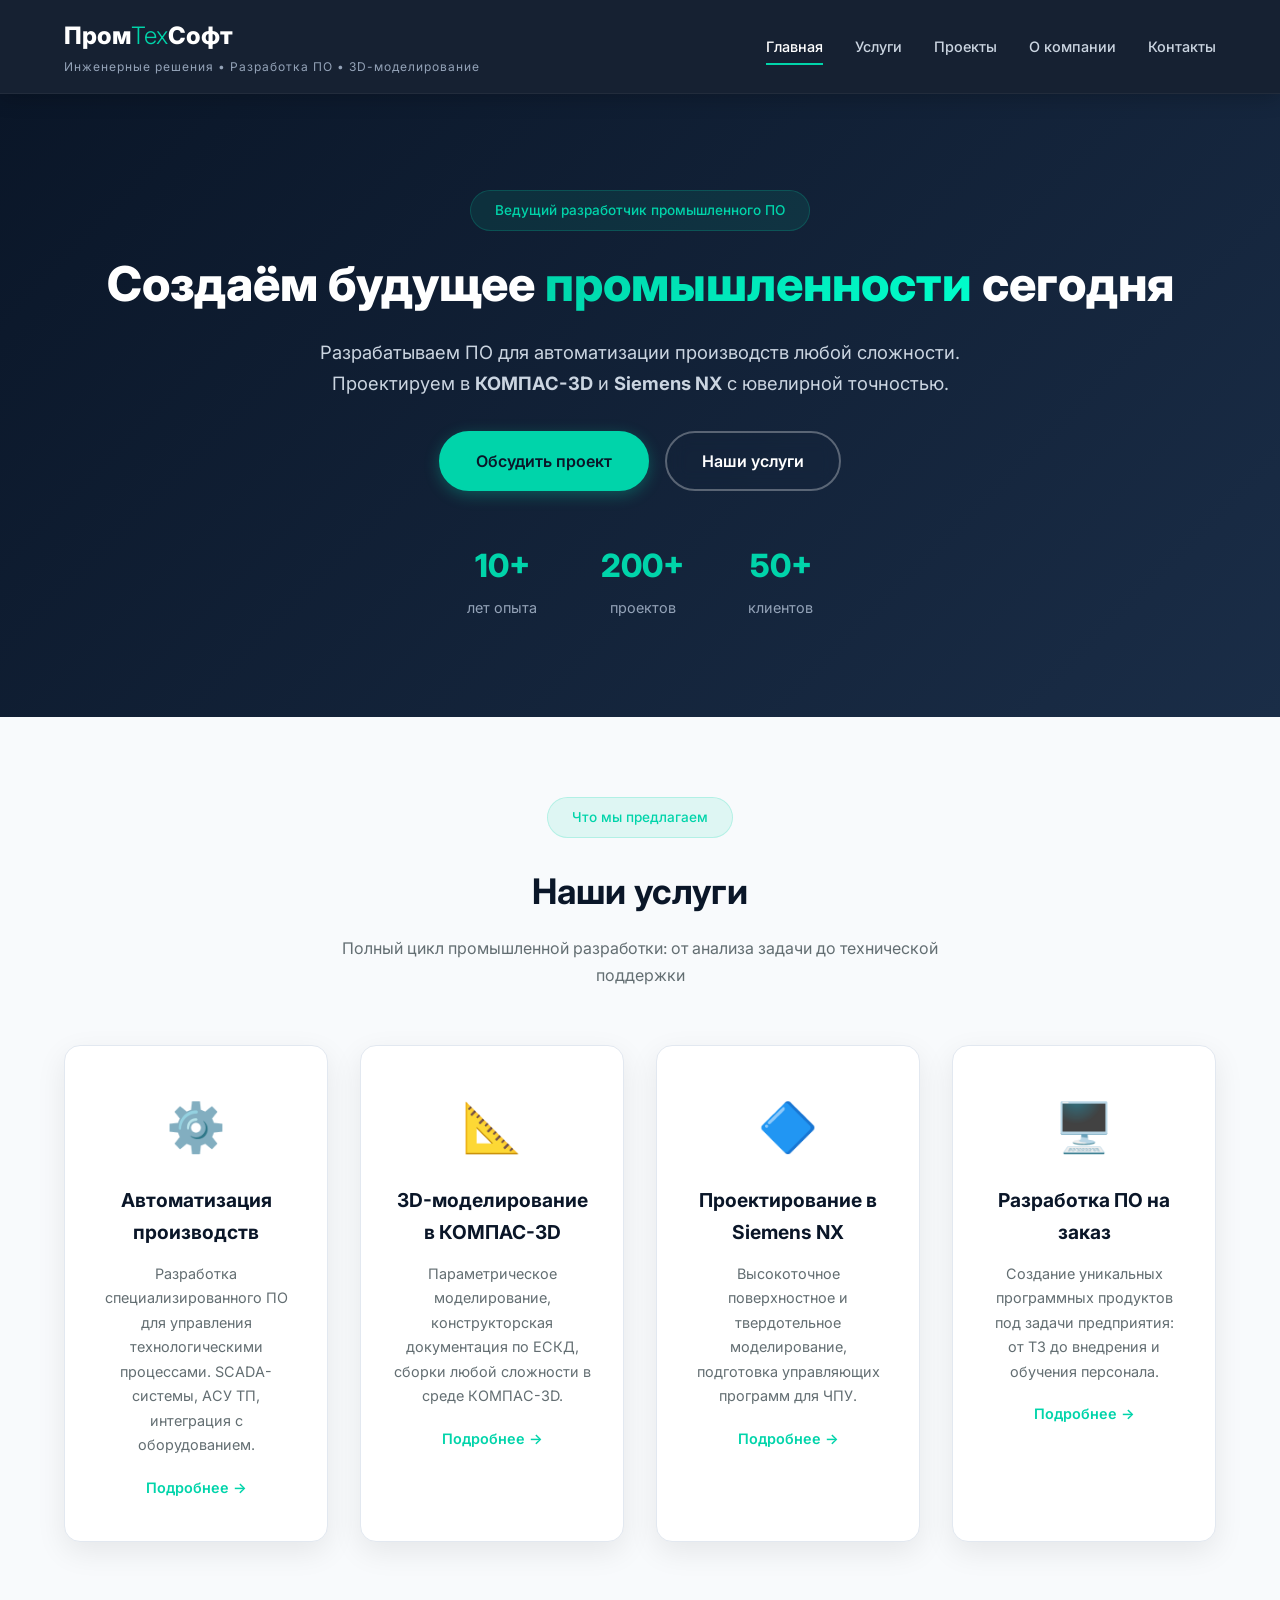
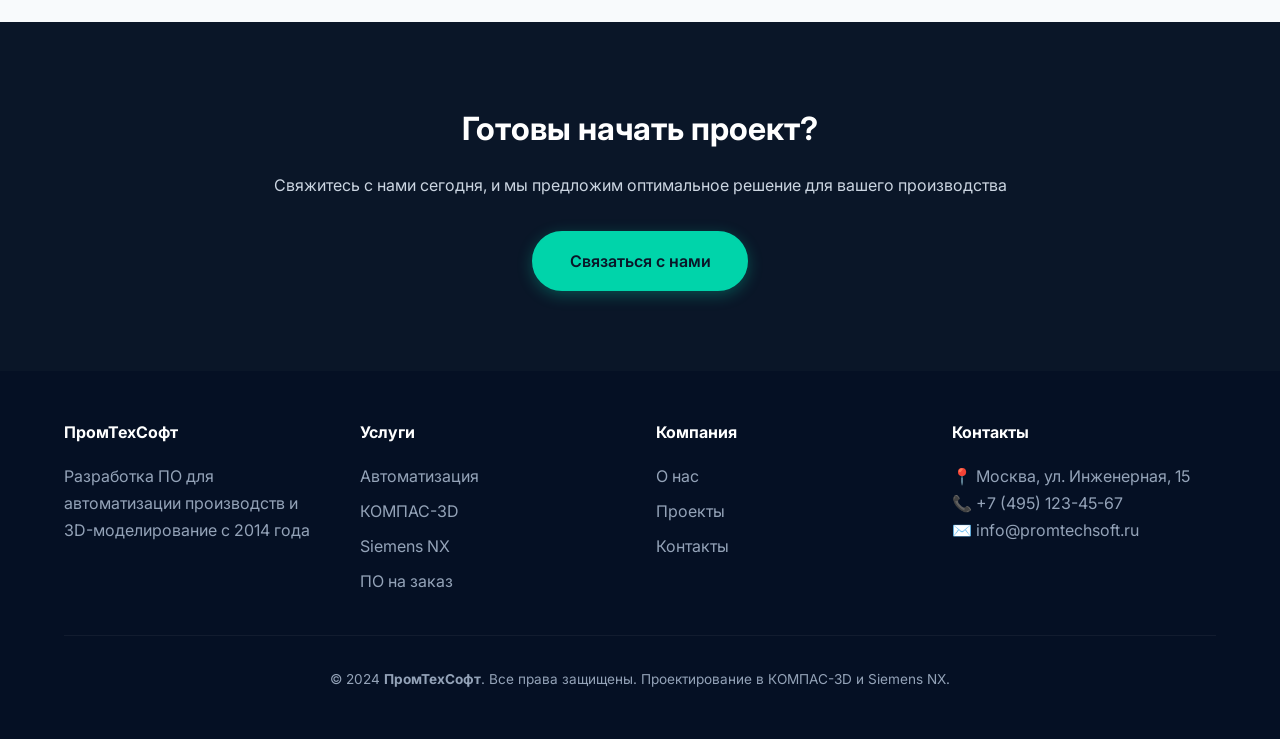
==== index.html @ f7048410 "Обновление" ====
<!DOCTYPE html>
<html lang="ru">
<head>
    <meta charset="UTF-8">
    <meta name="viewport" content="width=device-width, initial-scale=1.0">
    <title>ПромТехСофт — Разработка ПО для автоматизации производств и 3D-моделирование</title>
    <meta name="description" content="Профессиональная разработка программного обеспечения для автоматизации производств. Услуги 3D-моделирования в КОМПАС-3D и Siemens NX. Проектирование на заказ.">
    <link rel="stylesheet" href="style.css">
    <link rel="preconnect" href="https://fonts.googleapis.com">
    <link href="https://fonts.googleapis.com/css2?family=Inter:wght@300;400;500;600;700;800;900&display=swap" rel="stylesheet">
</head>
<body>
    <header class="header">
        <div class="container">
            <nav class="navbar">
                <div class="logo">
                    <h1>Пром<span>Тех</span>Софт</h1>
                    <p class="tagline">Инженерные решения • Разработка ПО • 3D-моделирование</p>
                </div>
                <ul class="nav-menu" id="navMenu">
                    <li><a href="index.html" class="active">Главная</a></li>
                    <li><a href="services.html">Услуги</a></li>
                    <li><a href="projects.html">Проекты</a></li>
                    <li><a href="about.html">О компании</a></li>
                    <li><a href="contacts.html">Контакты</a></li>
                </ul>
                <button class="burger" id="burger">☰</button>
            </nav>
        </div>
    </header>

    <main>
        <section class="hero">
            <div class="container">
                <span class="badge">Ведущий разработчик промышленного ПО</span>
                <h2>Создаём будущее <span class="highlight">промышленности</span> сегодня</h2>
                <p>Разрабатываем ПО для автоматизации производств любой сложности. Проектируем в <strong>КОМПАС-3D</strong> и <strong>Siemens NX</strong> с ювелирной точностью.</p>
                <div class="hero-buttons">
                    <a href="contacts.html" class="btn btn-primary">Обсудить проект</a>
                    <a href="services.html" class="btn btn-outline">Наши услуги</a>
                </div>
                <div class="hero-stats">
                    <div class="stat">
                        <span class="stat-value">10+</span>
                        <span class="stat-label">лет опыта</span>
                    </div>
                    <div class="stat">
                        <span class="stat-value">200+</span>
                        <span class="stat-label">проектов</span>
                    </div>
                    <div class="stat">
                        <span class="stat-value">50+</span>
                        <span class="stat-label">клиентов</span>
                    </div>
                </div>
            </div>
        </section>

        <section class="services" id="services">
            <div class="container">
                <div class="section-header">
                    <span class="badge">Что мы предлагаем</span>
                    <h2>Наши услуги</h2>
                    <p>Полный цикл промышленной разработки: от анализа задачи до технической поддержки</p>
                </div>
                <div class="services-grid">
                    <article class="service-card">
                        <div class="service-icon">⚙️</div>
                        <h3>Автоматизация производств</h3>
                        <p>Разработка специализированного ПО для управления технологическими процессами. SCADA-системы, АСУ ТП, интеграция с оборудованием.</p>
                        <a href="services.html" class="service-link">Подробнее →</a>
                    </article>
                    <article class="service-card">
                        <div class="service-icon">📐</div>
                        <h3>3D-моделирование в КОМПАС-3D</h3>
                        <p>Параметрическое моделирование, конструкторская документация по ЕСКД, сборки любой сложности в среде КОМПАС-3D.</p>
                        <a href="services.html" class="service-link">Подробнее →</a>
                    </article>
                    <article class="service-card">
                        <div class="service-icon">🔷</div>
                        <h3>Проектирование в Siemens NX</h3>
                        <p>Высокоточное поверхностное и твердотельное моделирование, подготовка управляющих программ для ЧПУ.</p>
                        <a href="services.html" class="service-link">Подробнее →</a>
                    </article>
                    <article class="service-card">
                        <div class="service-icon">🖥️</div>
                        <h3>Разработка ПО на заказ</h3>
                        <p>Создание уникальных программных продуктов под задачи предприятия: от ТЗ до внедрения и обучения персонала.</p>
                        <a href="services.html" class="service-link">Подробнее →</a>
                    </article>
                </div>
            </div>
        </section>

        <section class="cta">
            <div class="container">
                <h2>Готовы начать проект?</h2>
                <p>Свяжитесь с нами сегодня, и мы предложим оптимальное решение для вашего производства</p>
                <a href="contacts.html" class="btn btn-primary">Связаться с нами</a>
            </div>
        </section>
    </main>

    <footer class="footer">
        <div class="container">
            <div class="footer-grid">
                <div class="footer-col">
                    <h4>ПромТехСофт</h4>
                    <p>Разработка ПО для автоматизации производств и 3D-моделирование с 2014 года</p>
                </div>
                <div class="footer-col">
                    <h4>Услуги</h4>
                    <ul>
                        <li><a href="services.html">Автоматизация</a></li>
                        <li><a href="services.html">КОМПАС-3D</a></li>
                        <li><a href="services.html">Siemens NX</a></li>
                        <li><a href="services.html">ПО на заказ</a></li>
                    </ul>
                </div>
                <div class="footer-col">
                    <h4>Компания</h4>
                    <ul>
                        <li><a href="about.html">О нас</a></li>
                        <li><a href="projects.html">Проекты</a></li>
                        <li><a href="contacts.html">Контакты</a></li>
                    </ul>
                </div>
                <div class="footer-col">
                    <h4>Контакты</h4>
                    <p>📍 Москва, ул. Инженерная, 15</p>
                    <p>📞 +7 (495) 123-45-67</p>
                    <p>✉️ info@promtechsoft.ru</p>
                </div>
            </div>
            <div class="footer-bottom">
                <p>© 2024 <strong>ПромТехСофт</strong>. Все права защищены. Проектирование в КОМПАС-3D и Siemens NX.</p>
            </div>
        </div>
    </footer>

    <button class="scroll-top" id="scrollTop">↑</button>

    <script>
        document.getElementById('burger').addEventListener('click', function() {
            document.getElementById('navMenu').classList.toggle('active');
            this.classList.toggle('active');
        });

        window.addEventListener('scroll', function() {
            const btn = document.getElementById('scrollTop');
            btn.classList.toggle('visible', window.scrollY > 500);
        });

        document.getElementById('scrollTop').addEventListener('click', function() {
            window.scrollTo({ top: 0, behavior: 'smooth' });
        });
    </script>
</body>
</html>
---- style.css ----
:root {
    --primary: #0a1628;
    --primary-light: #132238;
    --secondary: #1a2d47;
    --accent: #00d4aa;
    --accent-hover: #00f0c8;
    --dark: #051024;
    --text: #2d3436;
    --text-light: #636e72;
    --white: #ffffff;
    --gray-50: #f8fafc;
    --gray-100: #f1f5f9;
    --gray-200: #e2e8f0;
    --gray-300: #cbd5e1;
    --gray-400: #94a3b8;
    --gray-500: #64748b;
    --radius: 16px;
    --shadow: 0 10px 30px rgba(0,0,0,0.08);
    --shadow-hover: 0 20px 40px rgba(0,0,0,0.15);
    --transition: 0.3s cubic-bezier(0.4, 0, 0.2, 1);
}

* {
    margin: 0;
    padding: 0;
    box-sizing: border-box;
}

html {
    scroll-behavior: smooth;
    scroll-padding-top: 80px;
}

body {
    font-family: 'Inter', -apple-system, sans-serif;
    line-height: 1.7;
    color: var(--text);
    background: var(--gray-50);
}

.container {
    max-width: 1200px;
    margin: 0 auto;
    padding: 0 24px;
}

/* Header */
.header {
    background: rgba(10, 22, 40, 0.95);
    backdrop-filter: blur(20px);
    color: var(--white);
    padding: 1rem 0;
    position: sticky;
    top: 0;
    z-index: 1000;
    border-bottom: 1px solid rgba(255,255,255,0.05);
    box-shadow: 0 4px 20px rgba(0,0,0,0.2);
}

.navbar {
    display: flex;
    justify-content: space-between;
    align-items: center;
}

.logo h1 {
    font-size: 1.5rem;
    font-weight: 800;
    color: var(--white);
}

.logo h1 span {
    color: var(--accent);
    font-weight: 300;
}

.tagline {
    font-size: 0.75rem;
    color: var(--gray-400);
    letter-spacing: 1px;
}

.nav-menu {
    display: flex;
    list-style: none;
    gap: 2rem;
}

.nav-menu a {
    color: var(--gray-300);
    text-decoration: none;
    font-weight: 500;
    font-size: 0.9rem;
    transition: var(--transition);
    padding: 0.5rem 0;
    border-bottom: 2px solid transparent;
}

.nav-menu a:hover,
.nav-menu a.active {
    color: var(--white);
    border-bottom-color: var(--accent);
}

.burger {
    display: none;
    font-size: 1.5rem;
    background: none;
    border: none;
    color: var(--white);
    cursor: pointer;
    padding: 0.5rem;
}

/* Hero */
.hero {
    background: linear-gradient(135deg, var(--primary) 0%, var(--secondary) 100%);
    color: var(--white);
    padding: 6rem 0;
    text-align: center;
}

.badge {
    display: inline-block;
    background: rgba(0, 212, 170, 0.1);
    color: var(--accent);
    padding: 0.5rem 1.5rem;
    border-radius: 50px;
    font-size: 0.85rem;
    font-weight: 500;
    border: 1px solid rgba(0, 212, 170, 0.2);
    margin-bottom: 1.5rem;
}

.hero h2 {
    font-size: 3rem;
    font-weight: 800;
    line-height: 1.2;
    margin-bottom: 1.5rem;
}

.highlight {
    background: linear-gradient(135deg, var(--accent), #00ffcc);
    -webkit-background-clip: text;
    -webkit-text-fill-color: transparent;
    background-clip: text;
}

.hero p {
    font-size: 1.15rem;
    color: var(--gray-300);
    max-width: 700px;
    margin: 0 auto 2rem;
}

.hero-buttons {
    display: flex;
    gap: 1rem;
    justify-content: center;
    margin-bottom: 3rem;
    flex-wrap: wrap;
}

.hero-stats {
    display: flex;
    justify-content: center;
    gap: 4rem;
}

.stat-value {
    font-size: 2rem;
    font-weight: 800;
    color: var(--accent);
    display: block;
}

.stat-label {
    font-size: 0.9rem;
    color: var(--gray-400);
}

/* Buttons */
.btn {
    display: inline-block;
    padding: 0.9rem 2.2rem;
    border-radius: 50px;
    text-decoration: none;
    font-weight: 600;
    transition: var(--transition);
    border: 2px solid transparent;
}

.btn-primary {
    background: var(--accent);
    color: var(--primary);
    border-color: var(--accent);
    box-shadow: 0 4px 15px rgba(0, 212, 170, 0.3);
}

.btn-primary:hover {
    background: var(--accent-hover);
    transform: translateY(-2px);
    box-shadow: 0 8px 25px rgba(0, 212, 170, 0.4);
}

.btn-outline {
    border-color: rgba(255,255,255,0.3);
    color: var(--white);
    backdrop-filter: blur(10px);
}

.btn-outline:hover {
    background: rgba(255,255,255,0.1);
    border-color: var(--white);
    transform: translateY(-2px);
}

/* Sections */
section {
    padding: 5rem 0;
}

.section-header {
    text-align: center;
    margin-bottom: 3.5rem;
}

.section-header h2 {
    font-size: 2.2rem;
    color: var(--primary);
    margin-bottom: 0.8rem;
}

.section-header p {
    color: var(--text-light);
    max-width: 600px;
    margin: 0 auto;
}

/* Services Grid */
.services-grid {
    display: grid;
    grid-template-columns: repeat(auto-fit, minmax(260px, 1fr));
    gap: 2rem;
}

.service-card {
    background: var(--white);
    padding: 2.5rem 2rem;
    border-radius: var(--radius);
    box-shadow: var(--shadow);
    text-align: center;
    transition: var(--transition);
    border: 1px solid var(--gray-200);
}

.service-card:hover {
    transform: translateY(-8px);
    box-shadow: var(--shadow-hover);
}

.service-icon {
    font-size: 3rem;
    margin-bottom: 1rem;
}

.service-card h3 {
    font-size: 1.2rem;
    margin-bottom: 0.8rem;
    color: var(--primary);
}

.service-card p {
    color: var(--text-light);
    font-size: 0.9rem;
    margin-bottom: 1rem;
}

.service-link {
    color: var(--accent);
    text-decoration: none;
    font-weight: 600;
    font-size: 0.9rem;
}

/* CTA */
.cta {
    background: var(--primary);
    color: var(--white);
    text-align: center;
}

.cta h2 {
    font-size: 2rem;
    margin-bottom: 1rem;
}

.cta p {
    color: var(--gray-300);
    margin-bottom: 2rem;
}

/* Footer */
.footer {
    background: var(--dark);
    color: var(--gray-400);
    padding: 3rem 0;
}

.footer-grid {
    display: grid;
    grid-template-columns: repeat(auto-fit, minmax(200px, 1fr));
    gap: 2rem;
    margin-bottom: 2rem;
}

.footer-col h4 {
    color: var(--white);
    margin-bottom: 1rem;
}

.footer-col ul {
    list-style: none;
}

.footer-col ul li {
    margin-bottom: 0.5rem;
}

.footer-col a {
    color: var(--gray-400);
    text-decoration: none;
    transition: var(--transition);
}

.footer-col a:hover {
    color: var(--accent);
}

.footer-bottom {
    text-align: center;
    padding-top: 2rem;
    border-top: 1px solid rgba(255,255,255,0.05);
    font-size: 0.85rem;
}

/* Scroll Top */
.scroll-top {
    position: fixed;
    bottom: 30px;
    right: 30px;
    width: 50px;
    height: 50px;
    background: var(--accent);
    color: var(--primary);
    border: none;
    border-radius: 50%;
    font-size: 1.5rem;
    cursor: pointer;
    opacity: 0;
    pointer-events: none;
    transition: var(--transition);
    box-shadow: var(--shadow);
    font-weight: 700;
}

.scroll-top.visible {
    opacity: 1;
    pointer-events: all;
}

.scroll-top:hover {
    background: var(--accent-hover);
    transform: translateY(-3px);
}

/* Mobile */
@media (max-width: 768px) {
    .burger {
        display: block;
    }
    
    .nav-menu {
        display: none;
        position: fixed;
        top: 70px;
        left: 0;
        right: 0;
        background: var(--primary);
        flex-direction: column;
        padding: 2rem;
        text-align: center;
        box-shadow: 0 10px 30px rgba(0,0,0,0.3);
    }
    
    .nav-menu.active {
        display: flex;
    }
    
    .hero h2 {
        font-size: 2rem;
    }
    
    .hero-stats {
        gap: 2rem;
    }
    
    .services-grid {
        grid-template-columns: 1fr;
    }
}
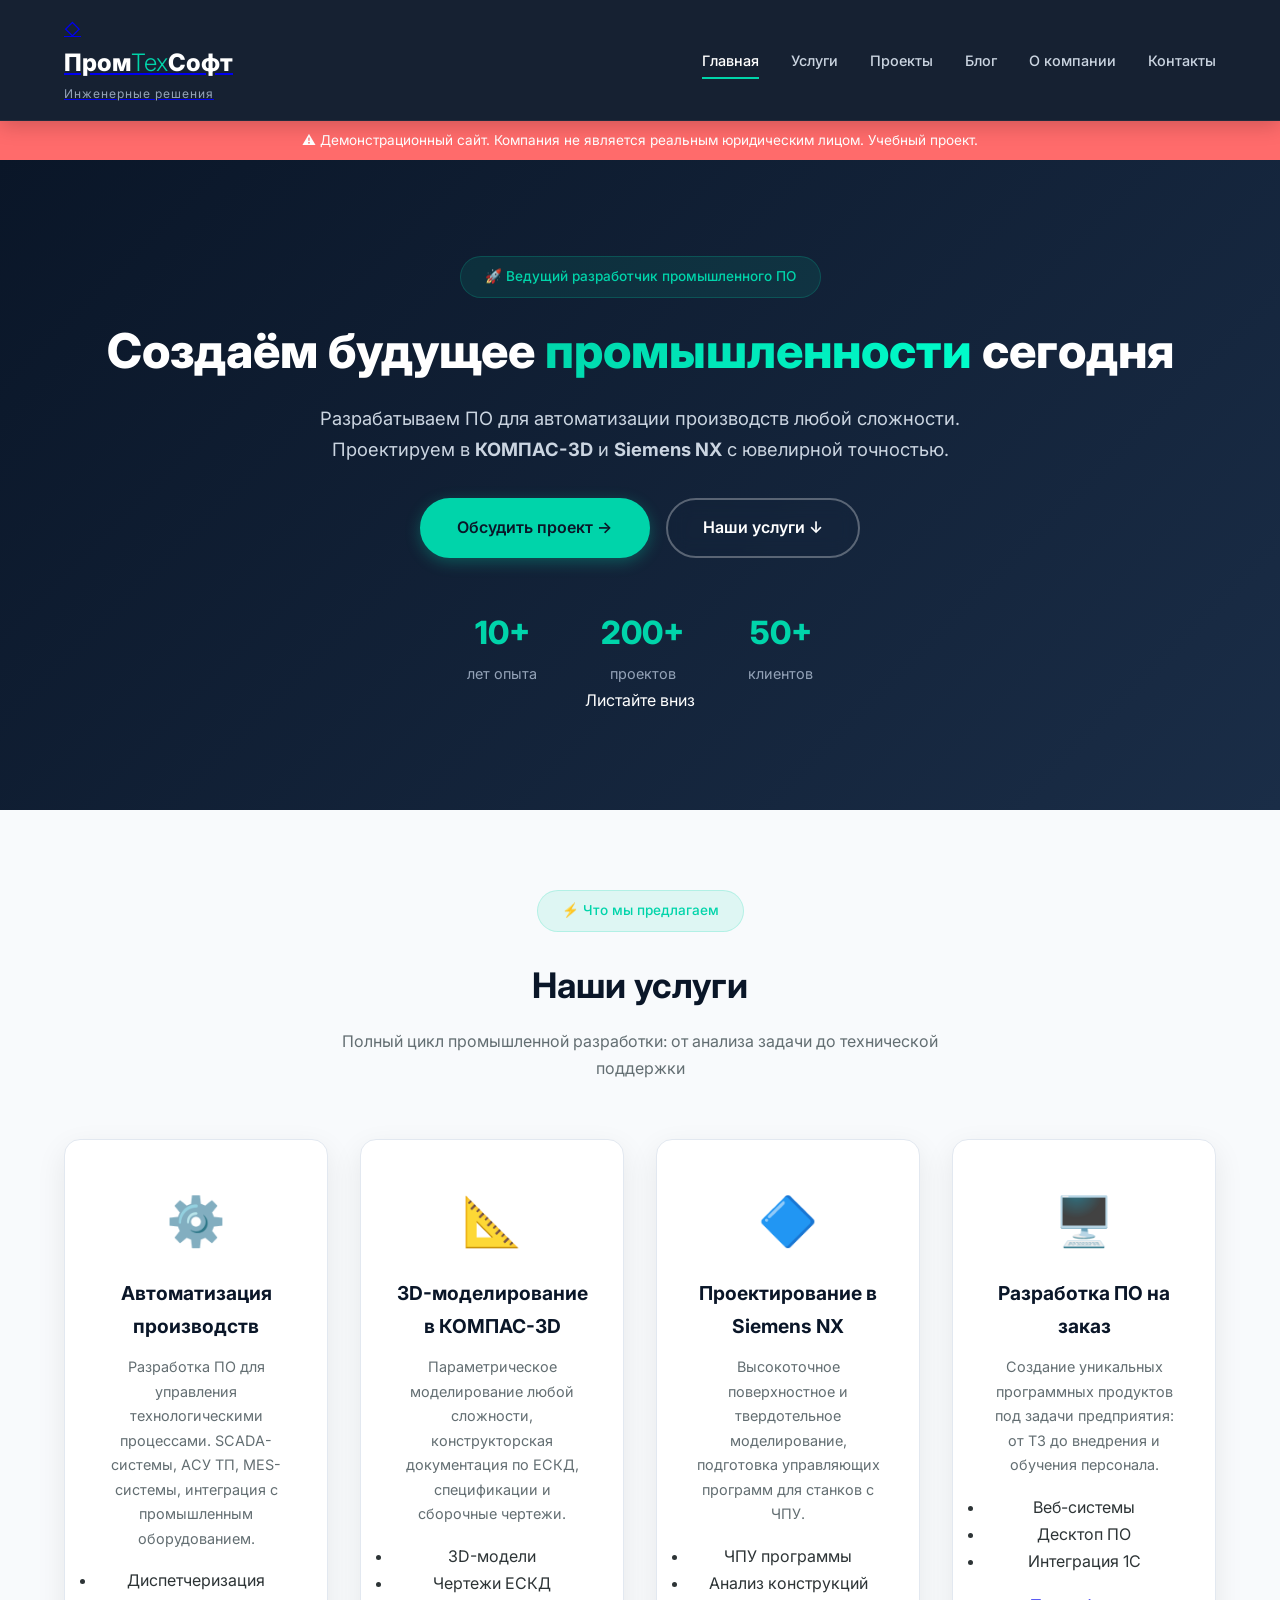
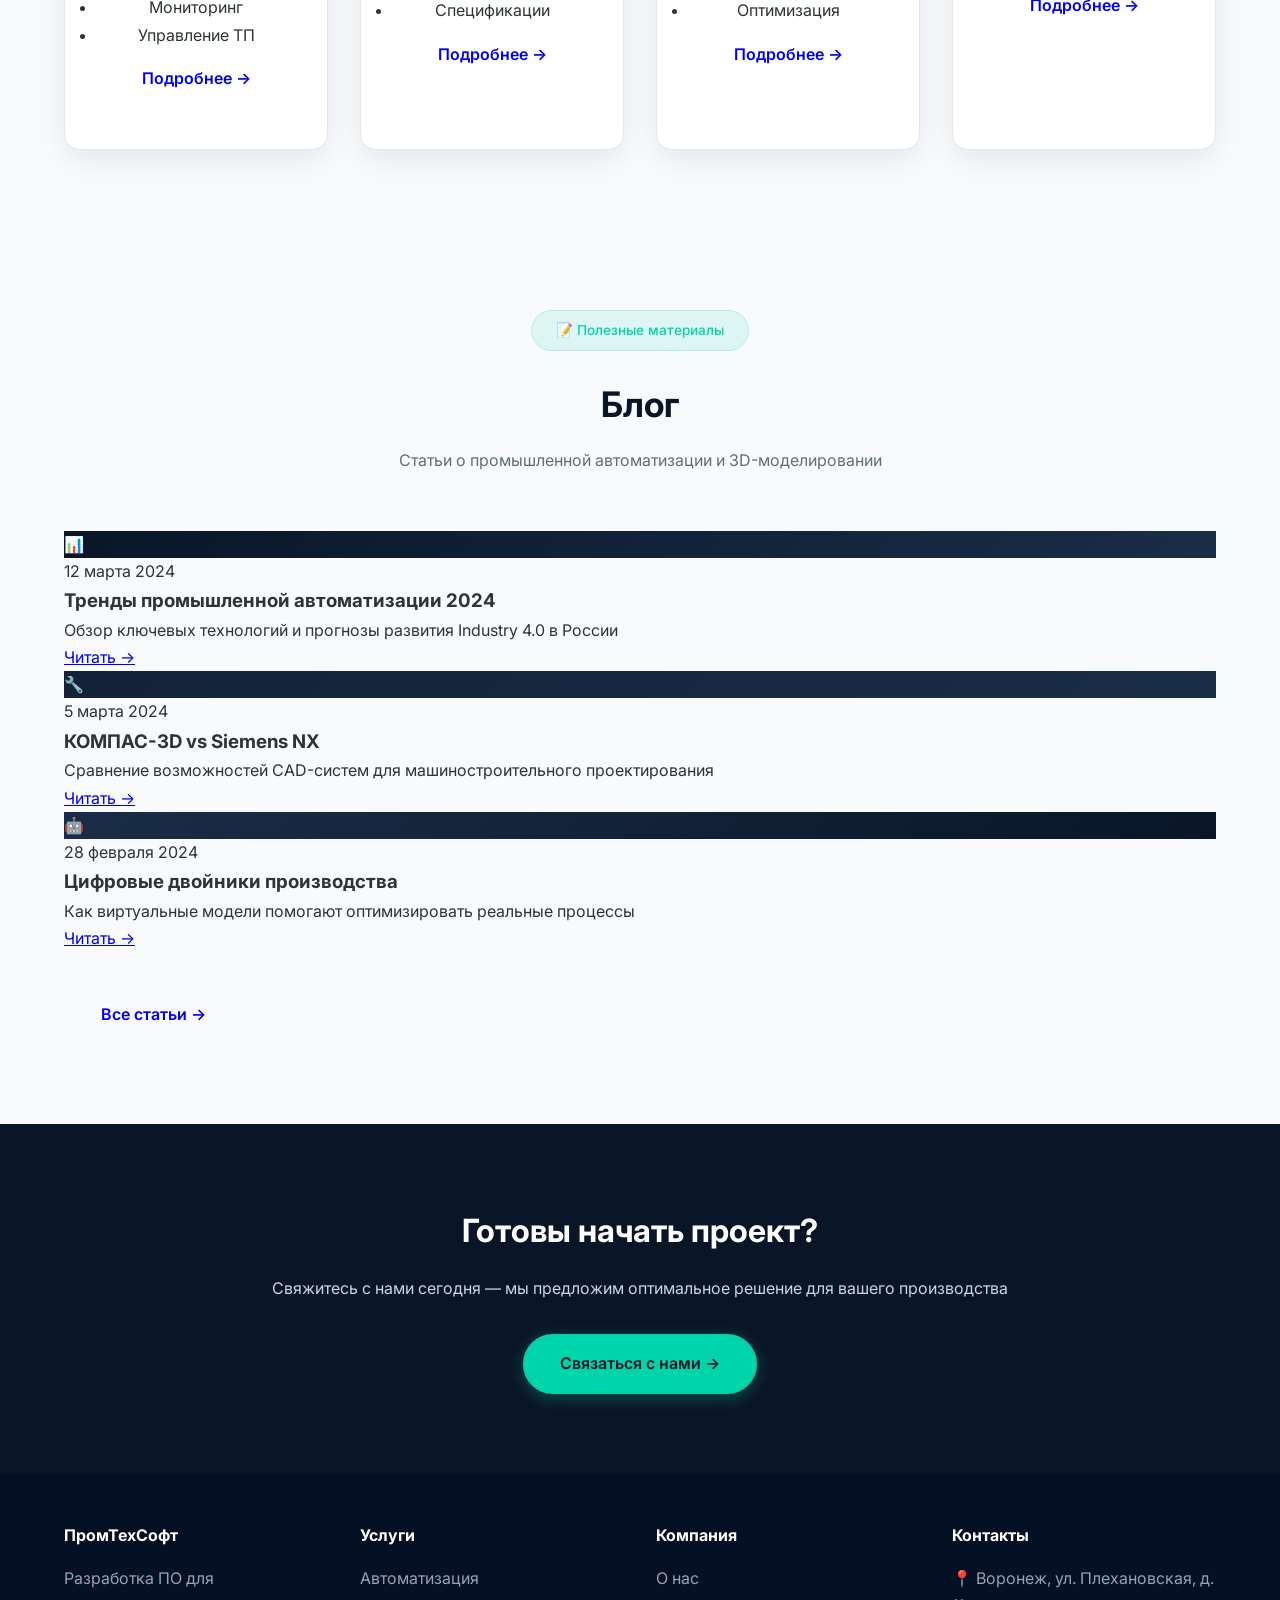
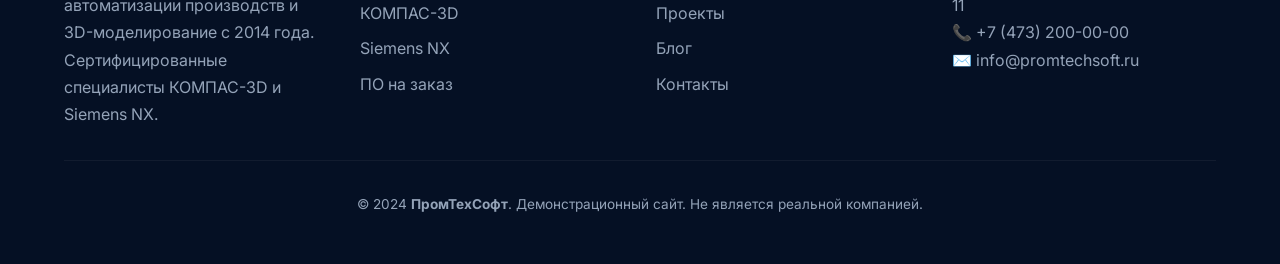
==== commit 824273cc: "демо" ====
--- a/index.html
+++ b/index.html
@@ -5,98 +5,191 @@
     <meta name="viewport" content="width=device-width, initial-scale=1.0">
     <title>ПромТехСофт — Разработка ПО для автоматизации производств и 3D-моделирование</title>
     <meta name="description" content="Профессиональная разработка программного обеспечения для автоматизации производств. Услуги 3D-моделирования в КОМПАС-3D и Siemens NX. Проектирование на заказ.">
+    <meta name="keywords" content="автоматизация производств, разработка ПО, 3D моделирование, КОМПАС-3D, Siemens NX, SCADA, АСУ ТП">
     <link rel="stylesheet" href="style.css">
+    <link rel="stylesheet" href="animations.css">
     <link rel="preconnect" href="https://fonts.googleapis.com">
     <link href="https://fonts.googleapis.com/css2?family=Inter:wght@300;400;500;600;700;800;900&display=swap" rel="stylesheet">
+    <link rel="icon" type="image/svg+xml" href="data:image/svg+xml,<svg xmlns='http://www.w3.org/2000/svg' viewBox='0 0 100 100'><text y='.9em' font-size='90'>⚙️</text></svg>">
+    
+    <meta property="og:title" content="ПромТехСофт — автоматизация производств и 3D-моделирование">
+    <meta property="og:description" content="Разработка ПО и услуги проектирования в КОМПАС-3D и Siemens NX.">
+    <meta property="og:type" content="website">
+    <meta property="og:url" content="https://darkwnx.github.io">
+    
+    <script type="application/ld+json">
+    {
+        "@context": "https://schema.org",
+        "@type": "Organization",
+        "name": "ПромТехСофт",
+        "url": "https://darkwnx.github.io",
+        "description": "Демонстрационный сайт. Разработка ПО для автоматизации производств и услуги 3D-моделирования.",
+        "address": {
+            "@type": "PostalAddress",
+            "streetAddress": "ул. Плехановская, д. 11",
+            "addressLocality": "Воронеж",
+            "addressCountry": "RU"
+        }
+    }
+    </script>
 </head>
 <body>
-    <header class="header">
+    <header class="header" id="header">
         <div class="container">
             <nav class="navbar">
-                <div class="logo">
-                    <h1>Пром<span>Тех</span>Софт</h1>
-                    <p class="tagline">Инженерные решения • Разработка ПО • 3D-моделирование</p>
-                </div>
+                <a href="index.html" class="logo">
+                    <span class="logo-icon">◇</span>
+                    <div>
+                        <h1>Пром<span>Тех</span>Софт</h1>
+                        <p class="tagline">Инженерные решения</p>
+                    </div>
+                </a>
                 <ul class="nav-menu" id="navMenu">
                     <li><a href="index.html" class="active">Главная</a></li>
                     <li><a href="services.html">Услуги</a></li>
                     <li><a href="projects.html">Проекты</a></li>
+                    <li><a href="blog.html">Блог</a></li>
                     <li><a href="about.html">О компании</a></li>
                     <li><a href="contacts.html">Контакты</a></li>
                 </ul>
-                <button class="burger" id="burger">☰</button>
+                <button class="burger" id="burger" aria-label="Меню">
+                    <span></span><span></span><span></span>
+                </button>
             </nav>
         </div>
     </header>
 
     <main>
+        <!-- Демо-плашка -->
+        <div style="background: #ff6b6b; color: white; text-align: center; padding: 0.5rem; font-size: 0.85rem; position: relative; z-index: 999;">
+            ⚠️ Демонстрационный сайт. Компания не является реальным юридическим лицом. Учебный проект.
+        </div>
+
         <section class="hero">
-            <div class="container">
-                <span class="badge">Ведущий разработчик промышленного ПО</span>
-                <h2>Создаём будущее <span class="highlight">промышленности</span> сегодня</h2>
-                <p>Разрабатываем ПО для автоматизации производств любой сложности. Проектируем в <strong>КОМПАС-3D</strong> и <strong>Siemens NX</strong> с ювелирной точностью.</p>
-                <div class="hero-buttons">
-                    <a href="contacts.html" class="btn btn-primary">Обсудить проект</a>
-                    <a href="services.html" class="btn btn-outline">Наши услуги</a>
-                </div>
-                <div class="hero-stats">
-                    <div class="stat">
-                        <span class="stat-value">10+</span>
-                        <span class="stat-label">лет опыта</span>
-                    </div>
-                    <div class="stat">
-                        <span class="stat-value">200+</span>
-                        <span class="stat-label">проектов</span>
-                    </div>
-                    <div class="stat">
-                        <span class="stat-value">50+</span>
-                        <span class="stat-label">клиентов</span>
-                    </div>
-                </div>
+            <div class="hero-bg"></div>
+            <div class="container">
+                <span class="badge fade-in">🚀 Ведущий разработчик промышленного ПО</span>
+                <h2 class="fade-in">Создаём будущее <span class="highlight">промышленности</span> сегодня</h2>
+                <p class="fade-in">Разрабатываем ПО для автоматизации производств любой сложности. Проектируем в <strong>КОМПАС-3D</strong> и <strong>Siemens NX</strong> с ювелирной точностью.</p>
+                <div class="hero-buttons fade-in">
+                    <a href="contacts.html" class="btn btn-primary">Обсудить проект <span>→</span></a>
+                    <a href="services.html" class="btn btn-outline">Наши услуги <span>↓</span></a>
+                </div>
+                <div class="hero-stats fade-in">
+                    <div class="stat"><span class="stat-value">10+</span><span class="stat-label">лет опыта</span></div>
+                    <div class="stat"><span class="stat-value">200+</span><span class="stat-label">проектов</span></div>
+                    <div class="stat"><span class="stat-value">50+</span><span class="stat-label">клиентов</span></div>
+                </div>
+            </div>
+            <div class="hero-scroll">
+                <span>Листайте вниз</span>
+                <div class="scroll-indicator"></div>
             </div>
         </section>
 
         <section class="services" id="services">
             <div class="container">
-                <div class="section-header">
-                    <span class="badge">Что мы предлагаем</span>
+                <div class="section-header fade-in">
+                    <span class="badge">⚡ Что мы предлагаем</span>
                     <h2>Наши услуги</h2>
                     <p>Полный цикл промышленной разработки: от анализа задачи до технической поддержки</p>
                 </div>
                 <div class="services-grid">
-                    <article class="service-card">
+                    <article class="service-card fade-in">
                         <div class="service-icon">⚙️</div>
                         <h3>Автоматизация производств</h3>
-                        <p>Разработка специализированного ПО для управления технологическими процессами. SCADA-системы, АСУ ТП, интеграция с оборудованием.</p>
-                        <a href="services.html" class="service-link">Подробнее →</a>
-                    </article>
-                    <article class="service-card">
+                        <p>Разработка ПО для управления технологическими процессами. SCADA-системы, АСУ ТП, MES-системы, интеграция с промышленным оборудованием.</p>
+                        <ul class="service-features">
+                            <li>Диспетчеризация</li>
+                            <li>Мониторинг</li>
+                            <li>Управление ТП</li>
+                        </ul>
+                        <a href="services.html#automation" class="btn btn-sm">Подробнее →</a>
+                    </article>
+                    <article class="service-card fade-in">
                         <div class="service-icon">📐</div>
                         <h3>3D-моделирование в КОМПАС-3D</h3>
-                        <p>Параметрическое моделирование, конструкторская документация по ЕСКД, сборки любой сложности в среде КОМПАС-3D.</p>
-                        <a href="services.html" class="service-link">Подробнее →</a>
-                    </article>
-                    <article class="service-card">
+                        <p>Параметрическое моделирование любой сложности, конструкторская документация по ЕСКД, спецификации и сборочные чертежи.</p>
+                        <ul class="service-features">
+                            <li>3D-модели</li>
+                            <li>Чертежи ЕСКД</li>
+                            <li>Спецификации</li>
+                        </ul>
+                        <a href="services.html#kompas" class="btn btn-sm">Подробнее →</a>
+                    </article>
+                    <article class="service-card fade-in">
                         <div class="service-icon">🔷</div>
                         <h3>Проектирование в Siemens NX</h3>
-                        <p>Высокоточное поверхностное и твердотельное моделирование, подготовка управляющих программ для ЧПУ.</p>
-                        <a href="services.html" class="service-link">Подробнее →</a>
-                    </article>
-                    <article class="service-card">
+                        <p>Высокоточное поверхностное и твердотельное моделирование, подготовка управляющих программ для станков с ЧПУ.</p>
+                        <ul class="service-features">
+                            <li>ЧПУ программы</li>
+                            <li>Анализ конструкций</li>
+                            <li>Оптимизация</li>
+                        </ul>
+                        <a href="services.html#nx" class="btn btn-sm">Подробнее →</a>
+                    </article>
+                    <article class="service-card fade-in">
                         <div class="service-icon">🖥️</div>
                         <h3>Разработка ПО на заказ</h3>
                         <p>Создание уникальных программных продуктов под задачи предприятия: от ТЗ до внедрения и обучения персонала.</p>
-                        <a href="services.html" class="service-link">Подробнее →</a>
-                    </article>
-                </div>
-            </div>
-        </section>
-
-        <section class="cta">
+                        <ul class="service-features">
+                            <li>Веб-системы</li>
+                            <li>Десктоп ПО</li>
+                            <li>Интеграция 1С</li>
+                        </ul>
+                        <a href="services.html#custom" class="btn btn-sm">Подробнее →</a>
+                    </article>
+                </div>
+            </div>
+        </section>
+
+        <section class="blog-preview">
+            <div class="container">
+                <div class="section-header fade-in">
+                    <span class="badge">📝 Полезные материалы</span>
+                    <h2>Блог</h2>
+                    <p>Статьи о промышленной автоматизации и 3D-моделировании</p>
+                </div>
+                <div class="blog-grid">
+                    <article class="blog-card fade-in">
+                        <div class="blog-image" style="background: linear-gradient(135deg, #0a1628, #1a2d47);">📊</div>
+                        <div class="blog-content">
+                            <span class="blog-date">12 марта 2024</span>
+                            <h3>Тренды промышленной автоматизации 2024</h3>
+                            <p>Обзор ключевых технологий и прогнозы развития Industry 4.0 в России</p>
+                            <a href="blog.html" class="blog-link">Читать →</a>
+                        </div>
+                    </article>
+                    <article class="blog-card fade-in">
+                        <div class="blog-image" style="background: linear-gradient(135deg, #132238, #1a2d47);">🔧</div>
+                        <div class="blog-content">
+                            <span class="blog-date">5 марта 2024</span>
+                            <h3>КОМПАС-3D vs Siemens NX</h3>
+                            <p>Сравнение возможностей CAD-систем для машиностроительного проектирования</p>
+                            <a href="blog.html" class="blog-link">Читать →</a>
+                        </div>
+                    </article>
+                    <article class="blog-card fade-in">
+                        <div class="blog-image" style="background: linear-gradient(135deg, #1a2d47, #0a1628);">🤖</div>
+                        <div class="blog-content">
+                            <span class="blog-date">28 февраля 2024</span>
+                            <h3>Цифровые двойники производства</h3>
+                            <p>Как виртуальные модели помогают оптимизировать реальные процессы</p>
+                            <a href="blog.html" class="blog-link">Читать →</a>
+                        </div>
+                    </article>
+                </div>
+                <div class="text-center fade-in" style="margin-top: 2rem;">
+                    <a href="blog.html" class="btn btn-outline-dark">Все статьи →</a>
+                </div>
+            </div>
+        </section>
+
+        <section class="cta fade-in">
             <div class="container">
                 <h2>Готовы начать проект?</h2>
-                <p>Свяжитесь с нами сегодня, и мы предложим оптимальное решение для вашего производства</p>
-                <a href="contacts.html" class="btn btn-primary">Связаться с нами</a>
+                <p>Свяжитесь с нами сегодня — мы предложим оптимальное решение для вашего производства</p>
+                <a href="contacts.html" class="btn btn-primary">Связаться с нами <span>→</span></a>
             </div>
         </section>
     </main>
@@ -106,7 +199,7 @@
             <div class="footer-grid">
                 <div class="footer-col">
                     <h4>ПромТехСофт</h4>
-                    <p>Разработка ПО для автоматизации производств и 3D-моделирование с 2014 года</p>
+                    <p>Разработка ПО для автоматизации производств и 3D-моделирование с 2014 года. Сертифицированные специалисты КОМПАС-3D и Siemens NX.</p>
                 </div>
                 <div class="footer-col">
                     <h4>Услуги</h4>
@@ -122,38 +215,25 @@
                     <ul>
                         <li><a href="about.html">О нас</a></li>
                         <li><a href="projects.html">Проекты</a></li>
+                        <li><a href="blog.html">Блог</a></li>
                         <li><a href="contacts.html">Контакты</a></li>
                     </ul>
                 </div>
                 <div class="footer-col">
                     <h4>Контакты</h4>
-                    <p>📍 Москва, ул. Инженерная, 15</p>
-                    <p>📞 +7 (495) 123-45-67</p>
+                    <p>📍 Воронеж, ул. Плехановская, д. 11</p>
+                    <p>📞 +7 (473) 200-00-00</p>
                     <p>✉️ info@promtechsoft.ru</p>
                 </div>
             </div>
             <div class="footer-bottom">
-                <p>© 2024 <strong>ПромТехСофт</strong>. Все права защищены. Проектирование в КОМПАС-3D и Siemens NX.</p>
+                <p>© 2024 <strong>ПромТехСофт</strong>. Демонстрационный сайт. Не является реальной компанией.</p>
             </div>
         </div>
     </footer>
 
-    <button class="scroll-top" id="scrollTop">↑</button>
-
-    <script>
-        document.getElementById('burger').addEventListener('click', function() {
-            document.getElementById('navMenu').classList.toggle('active');
-            this.classList.toggle('active');
-        });
-
-        window.addEventListener('scroll', function() {
-            const btn = document.getElementById('scrollTop');
-            btn.classList.toggle('visible', window.scrollY > 500);
-        });
-
-        document.getElementById('scrollTop').addEventListener('click', function() {
-            window.scrollTo({ top: 0, behavior: 'smooth' });
-        });
-    </script>
+    <button class="scroll-top" id="scrollTop" aria-label="Наверх">↑</button>
+
+    <script src="main.js"></script>
 </body>
 </html>
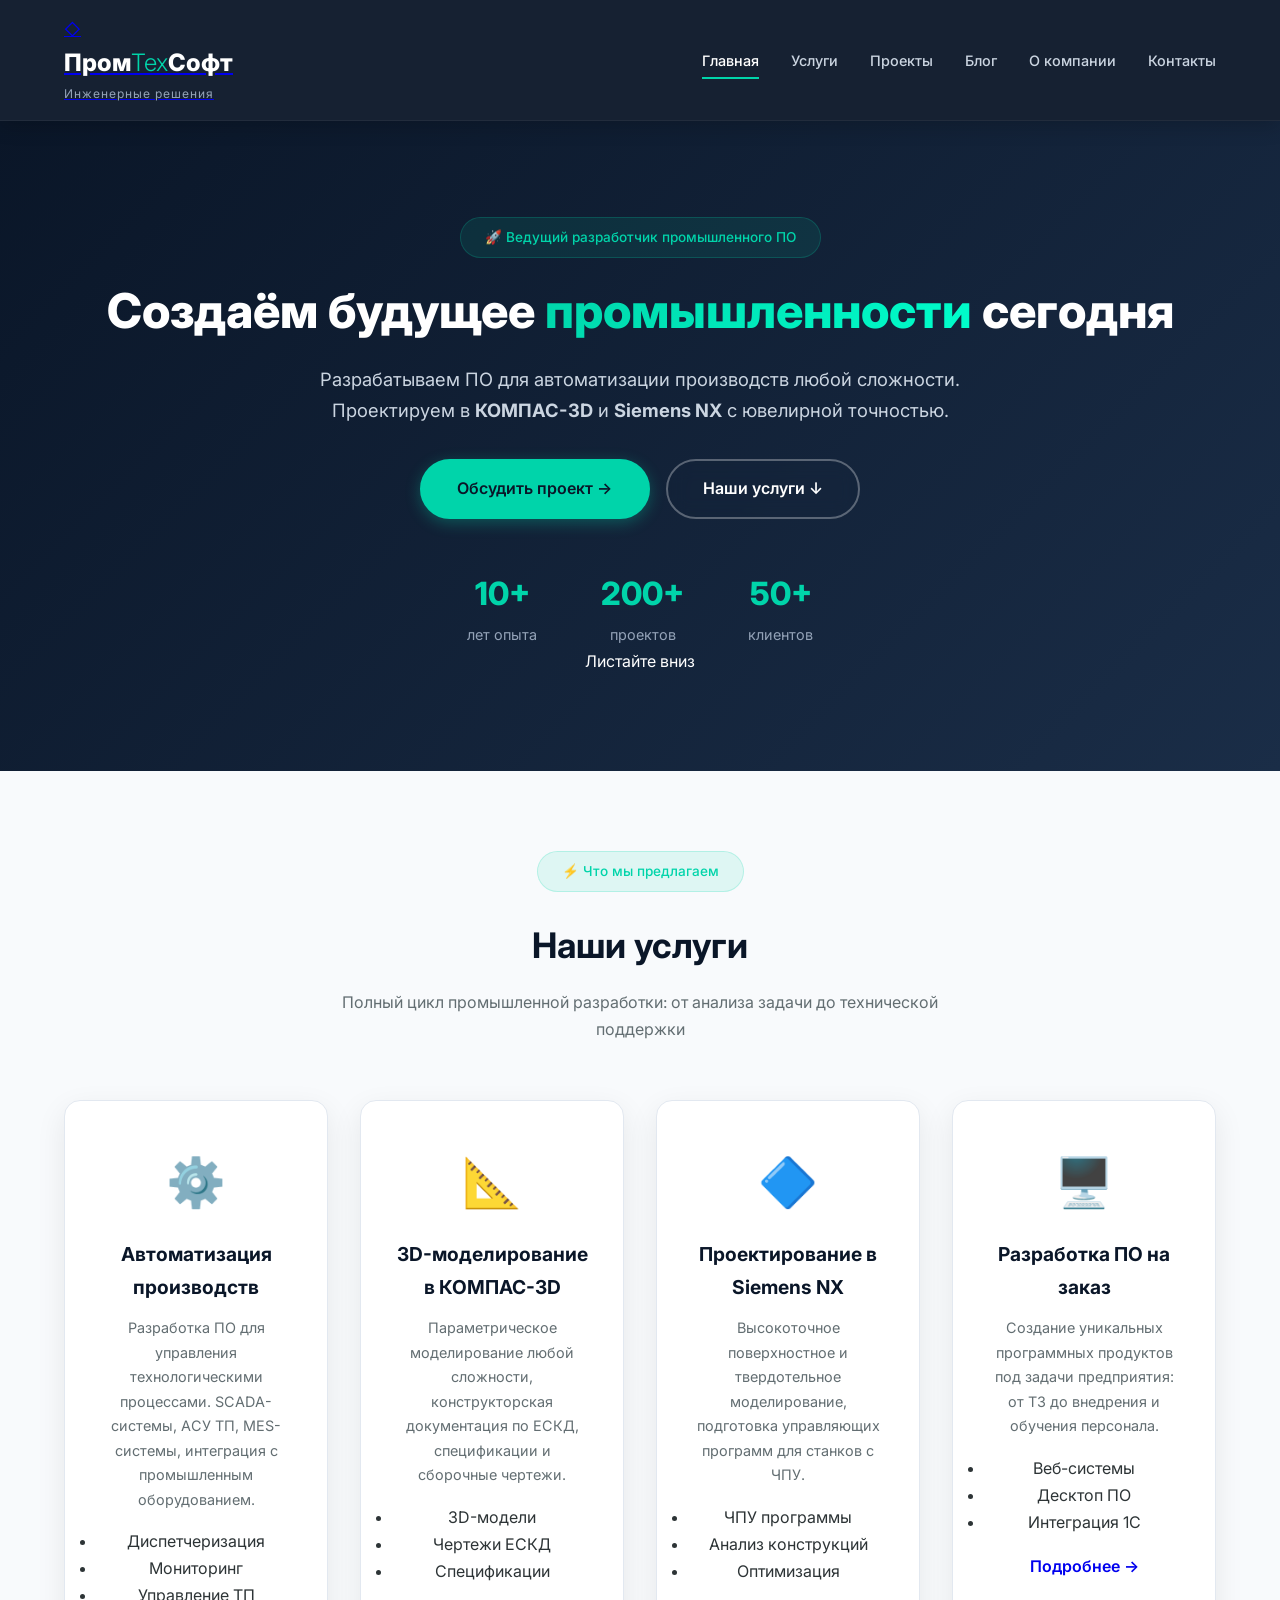
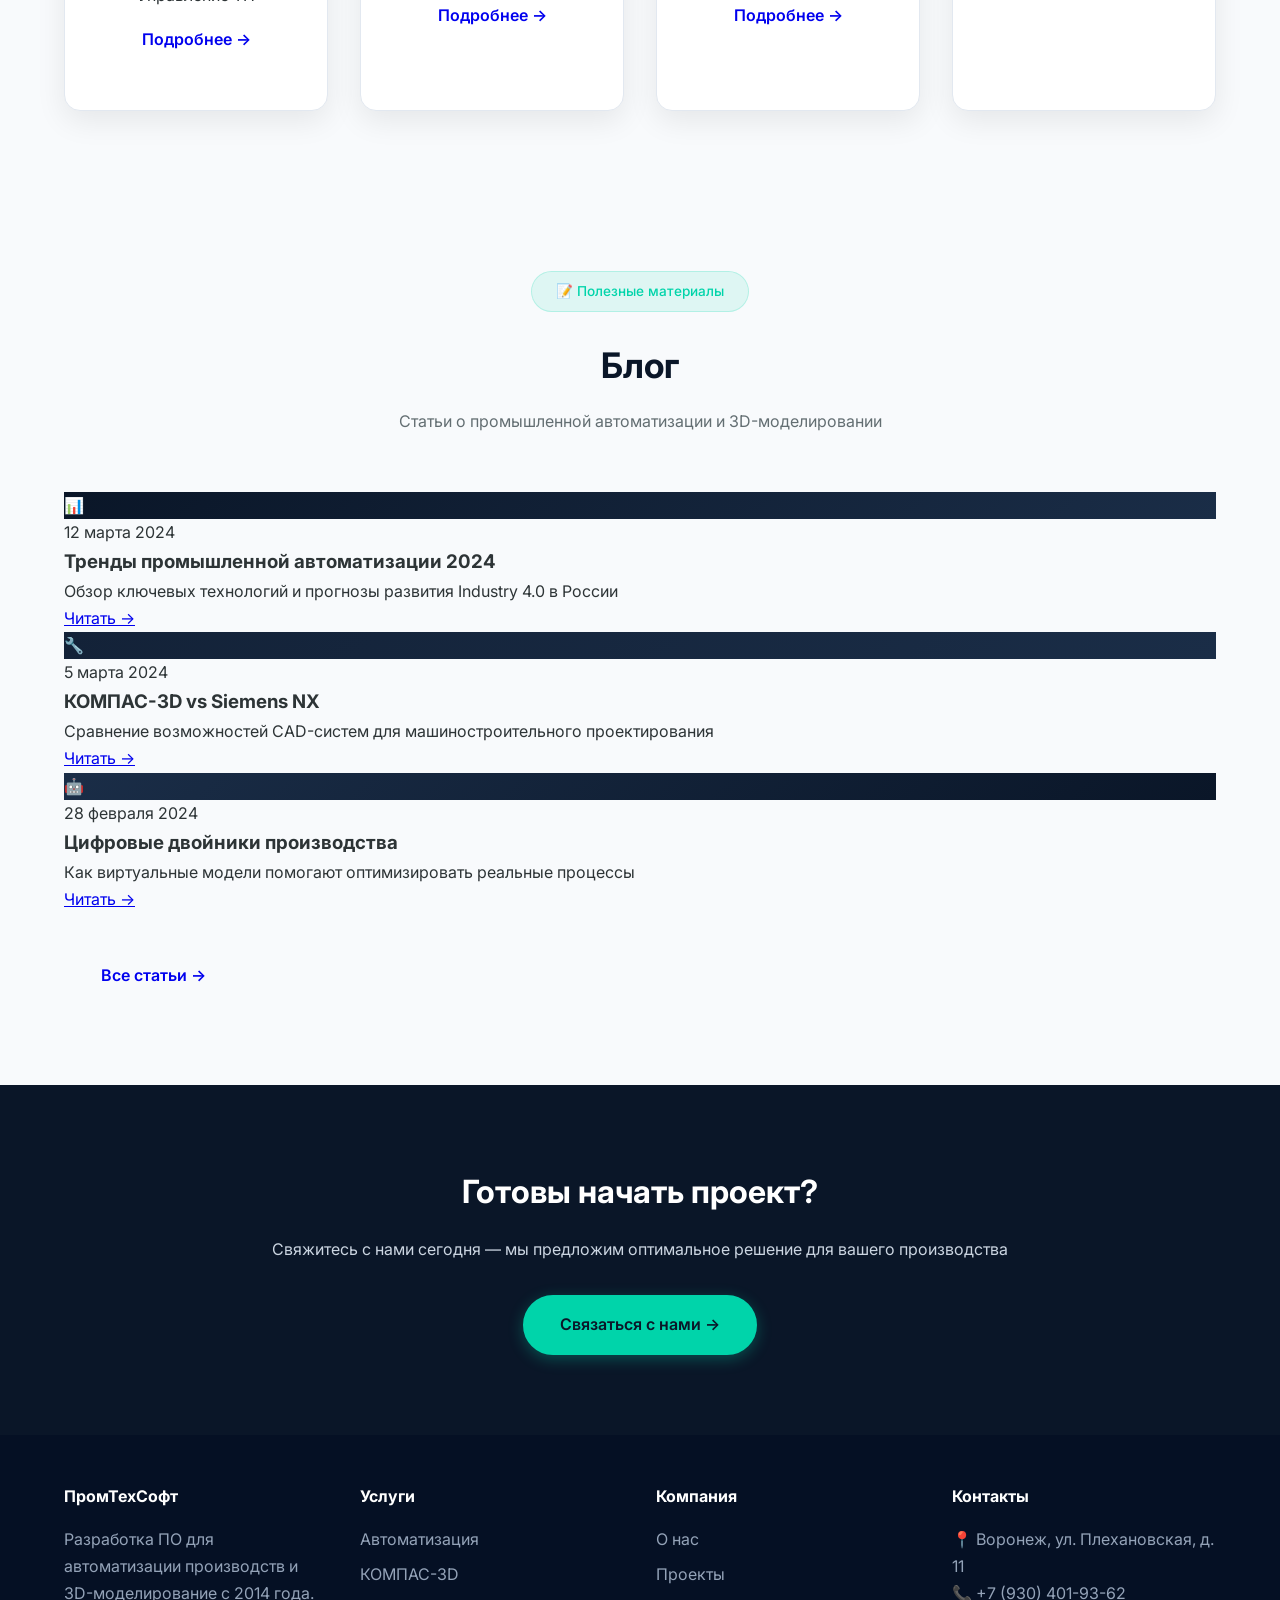
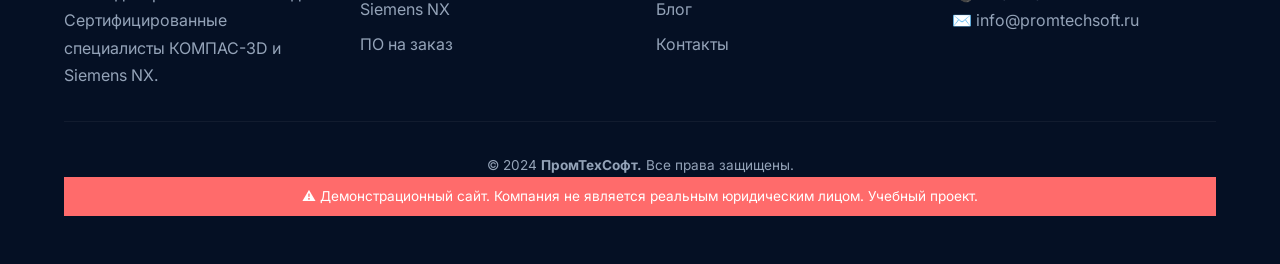
==== commit 9dac6657: "отк" ====
--- a/index.html
+++ b/index.html
@@ -60,10 +60,7 @@
     </header>
 
     <main>
-        <!-- Демо-плашка -->
-        <div style="background: #ff6b6b; color: white; text-align: center; padding: 0.5rem; font-size: 0.85rem; position: relative; z-index: 999;">
-            ⚠️ Демонстрационный сайт. Компания не является реальным юридическим лицом. Учебный проект.
-        </div>
+        
 
         <section class="hero">
             <div class="hero-bg"></div>
@@ -222,15 +219,19 @@
                 <div class="footer-col">
                     <h4>Контакты</h4>
                     <p>📍 Воронеж, ул. Плехановская, д. 11</p>
-                    <p>📞 +7 (473) 200-00-00</p>
+                    <p>📞 +7 (930) 401-93-62</p>
                     <p>✉️ info@promtechsoft.ru</p>
                 </div>
             </div>
             <div class="footer-bottom">
-                <p>© 2024 <strong>ПромТехСофт</strong>. Демонстрационный сайт. Не является реальной компанией.</p>
+                <p>© 2024 <strong>ПромТехСофт.</strong> Все права защищены.</p>
+            </div>
+            <div style="background: #ff6b6b; color: white; text-align: center; padding: 0.5rem; font-size: 0.85rem;">
+            ⚠️ Демонстрационный сайт. Компания не является реальным юридическим лицом. Учебный проект.
             </div>
         </div>
     </footer>
+    
 
     <button class="scroll-top" id="scrollTop" aria-label="Наверх">↑</button>
 
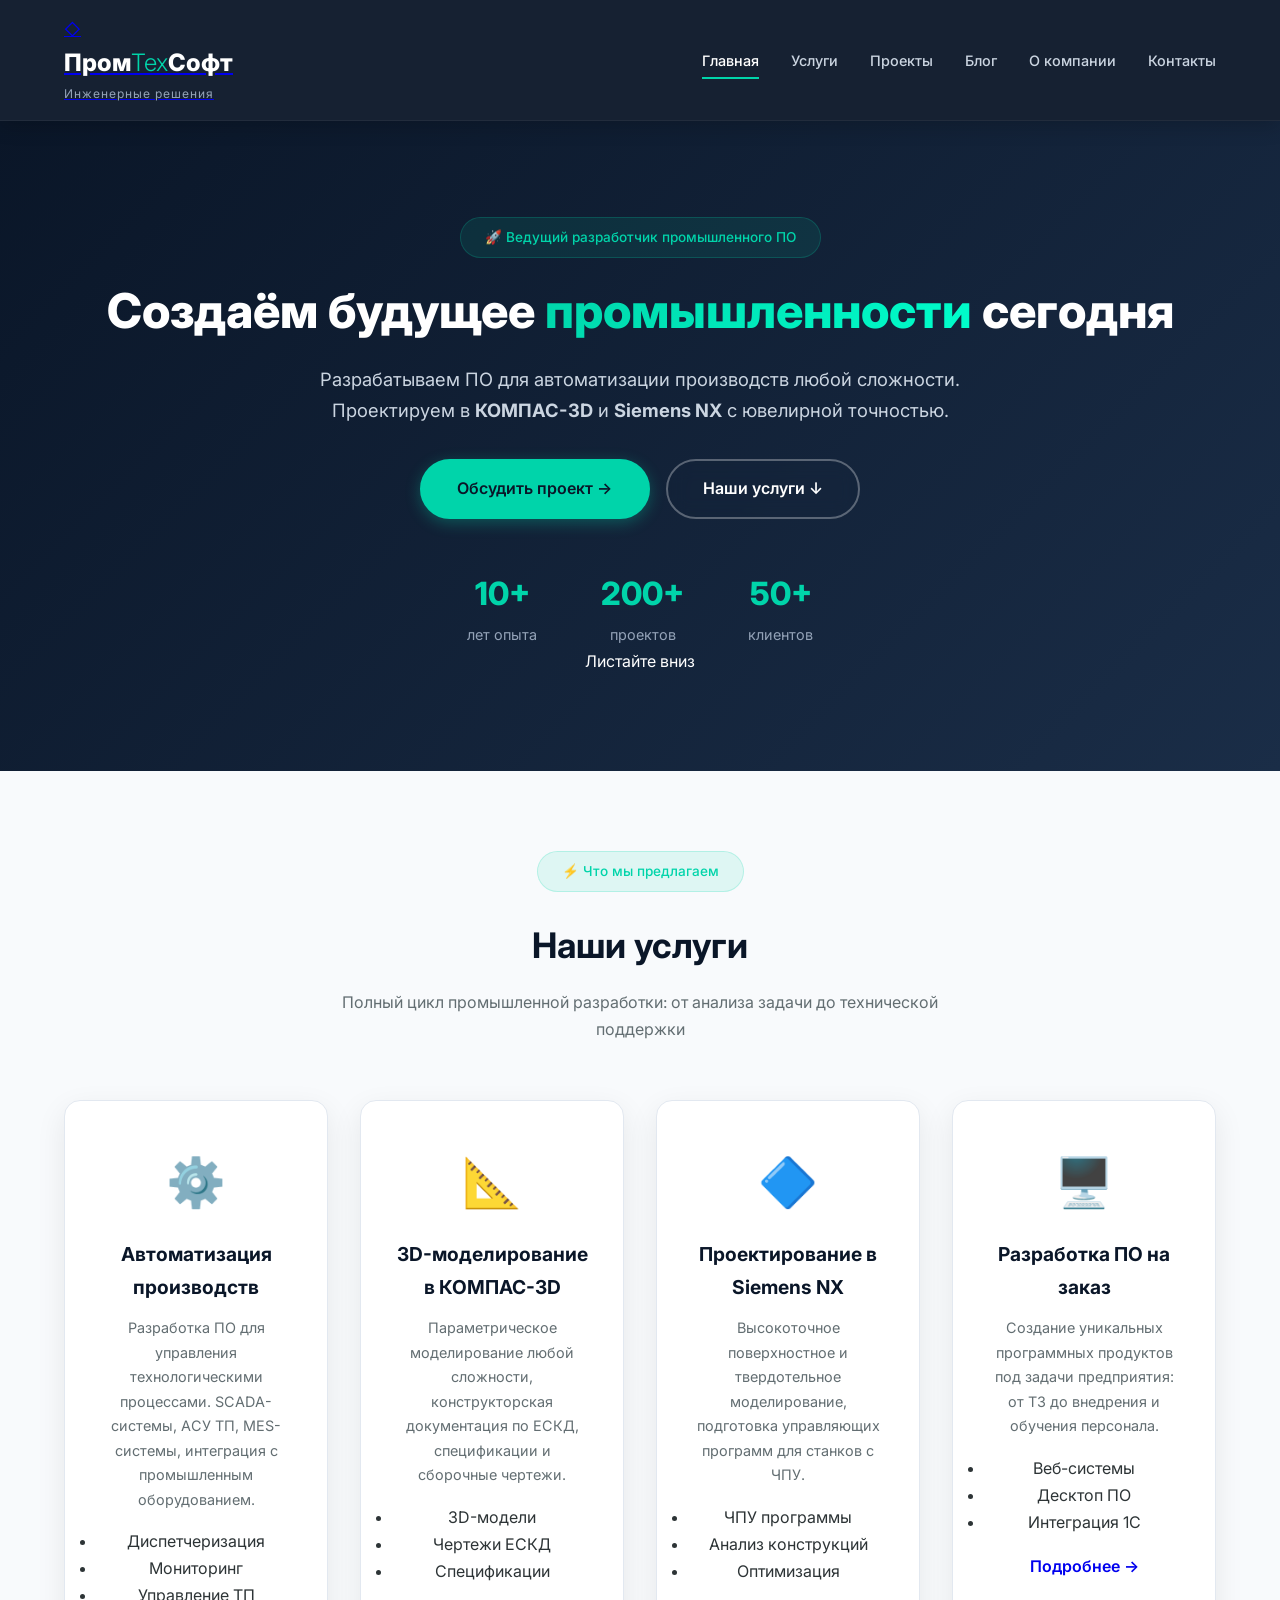
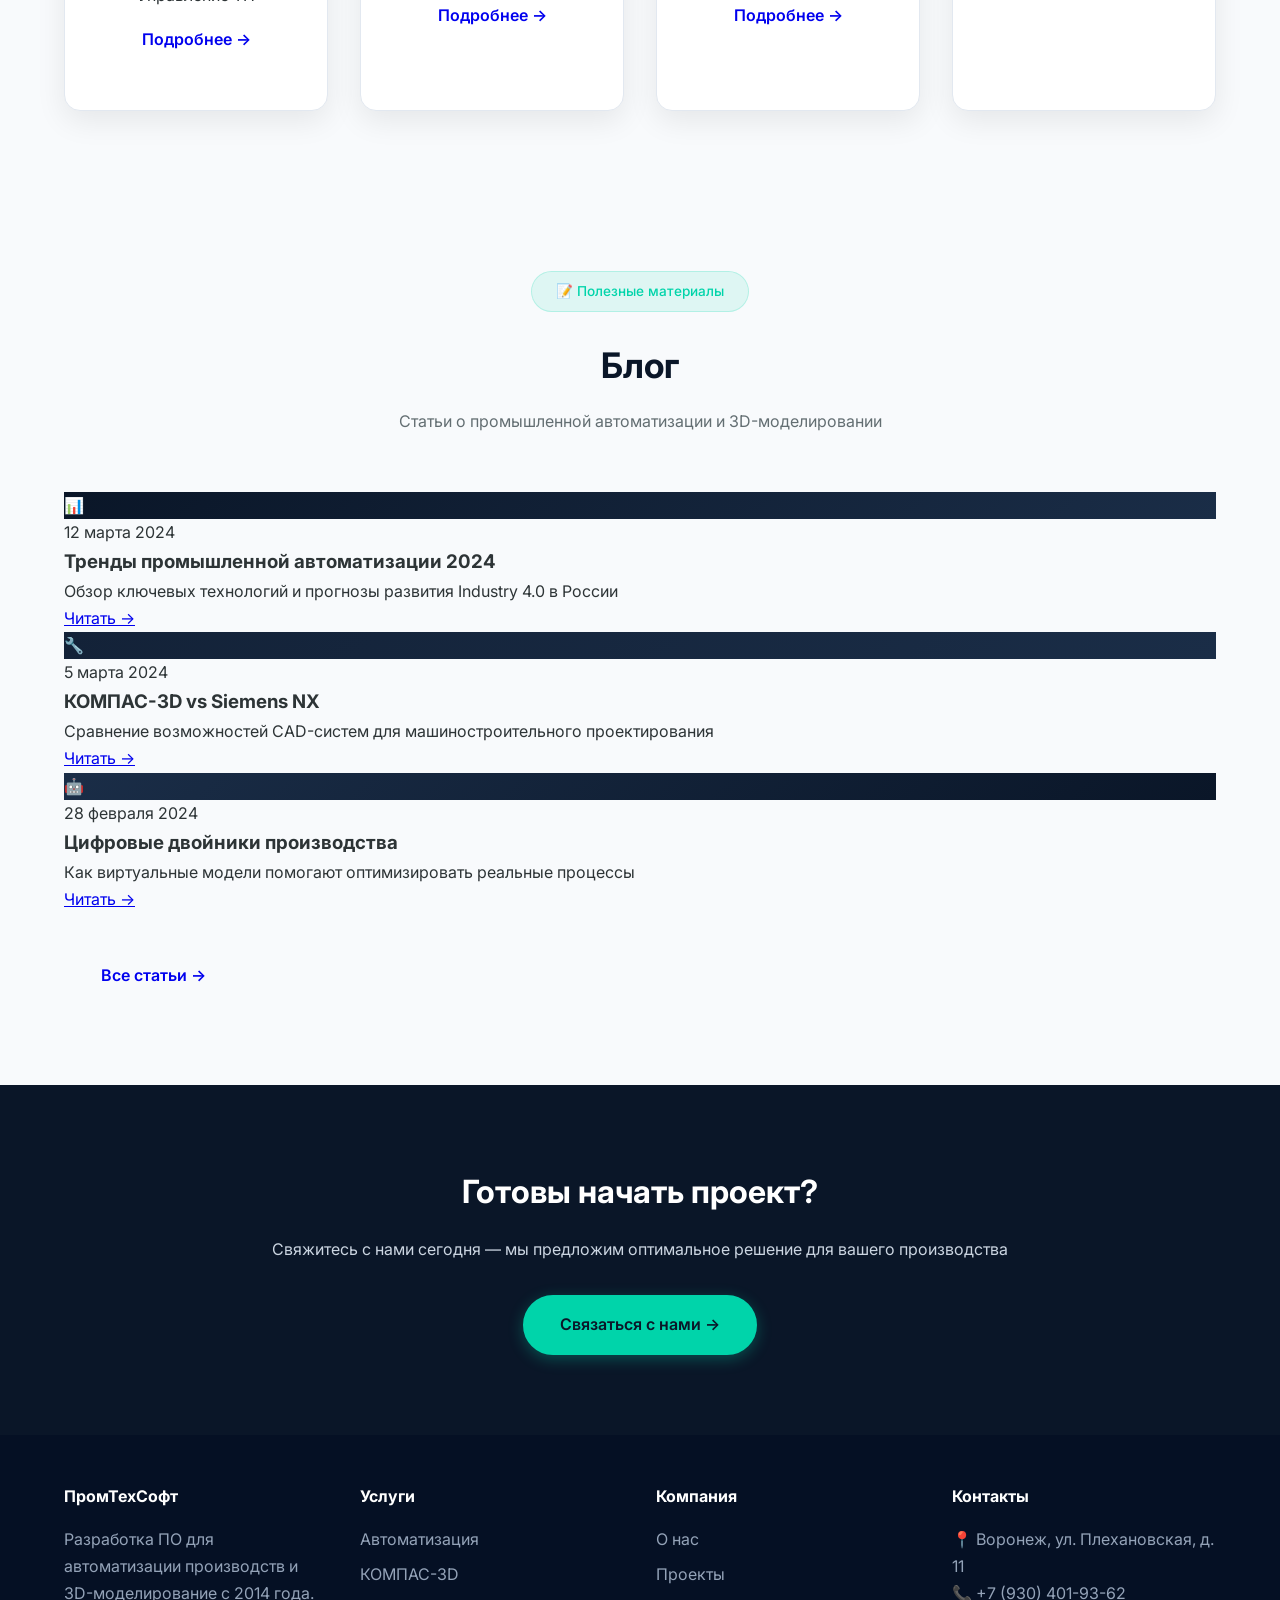
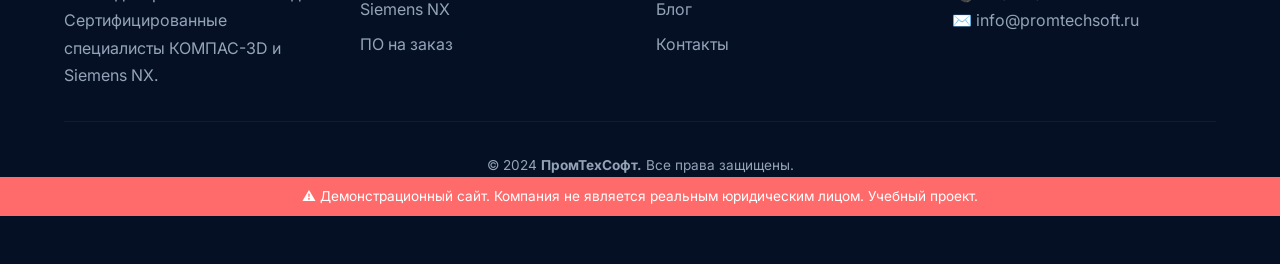
==== commit 3f0f30a8: "вапвап" ====
--- a/index.html
+++ b/index.html
@@ -226,9 +226,9 @@
             <div class="footer-bottom">
                 <p>© 2024 <strong>ПромТехСофт.</strong> Все права защищены.</p>
             </div>
-            <div style="background: #ff6b6b; color: white; text-align: center; padding: 0.5rem; font-size: 0.85rem;">
-            ⚠️ Демонстрационный сайт. Компания не является реальным юридическим лицом. Учебный проект.
-            </div>
+        </div>
+        <div style="background: #ff6b6b; color: white; text-align: center; padding: 0.5rem; font-size: 0.85rem;">
+        ⚠️ Демонстрационный сайт. Компания не является реальным юридическим лицом.  Учебный проект. 
         </div>
     </footer>
     
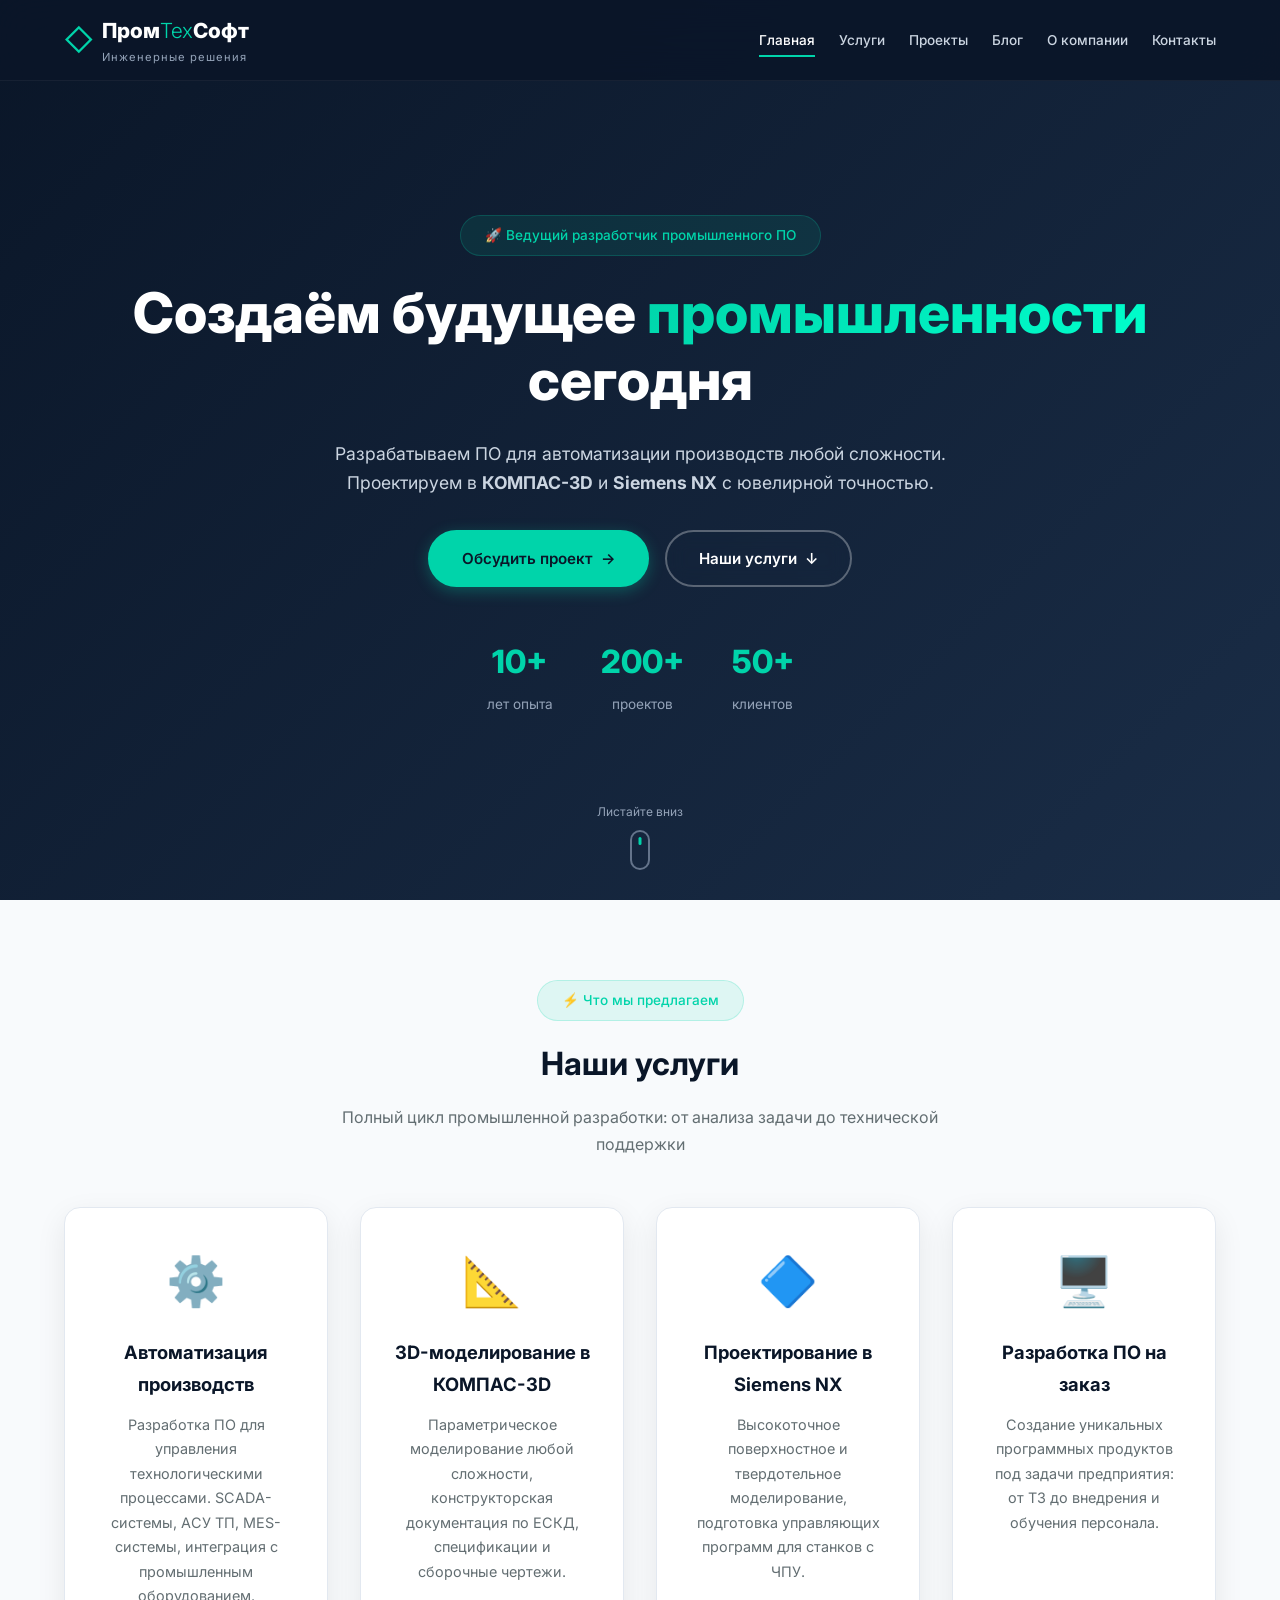
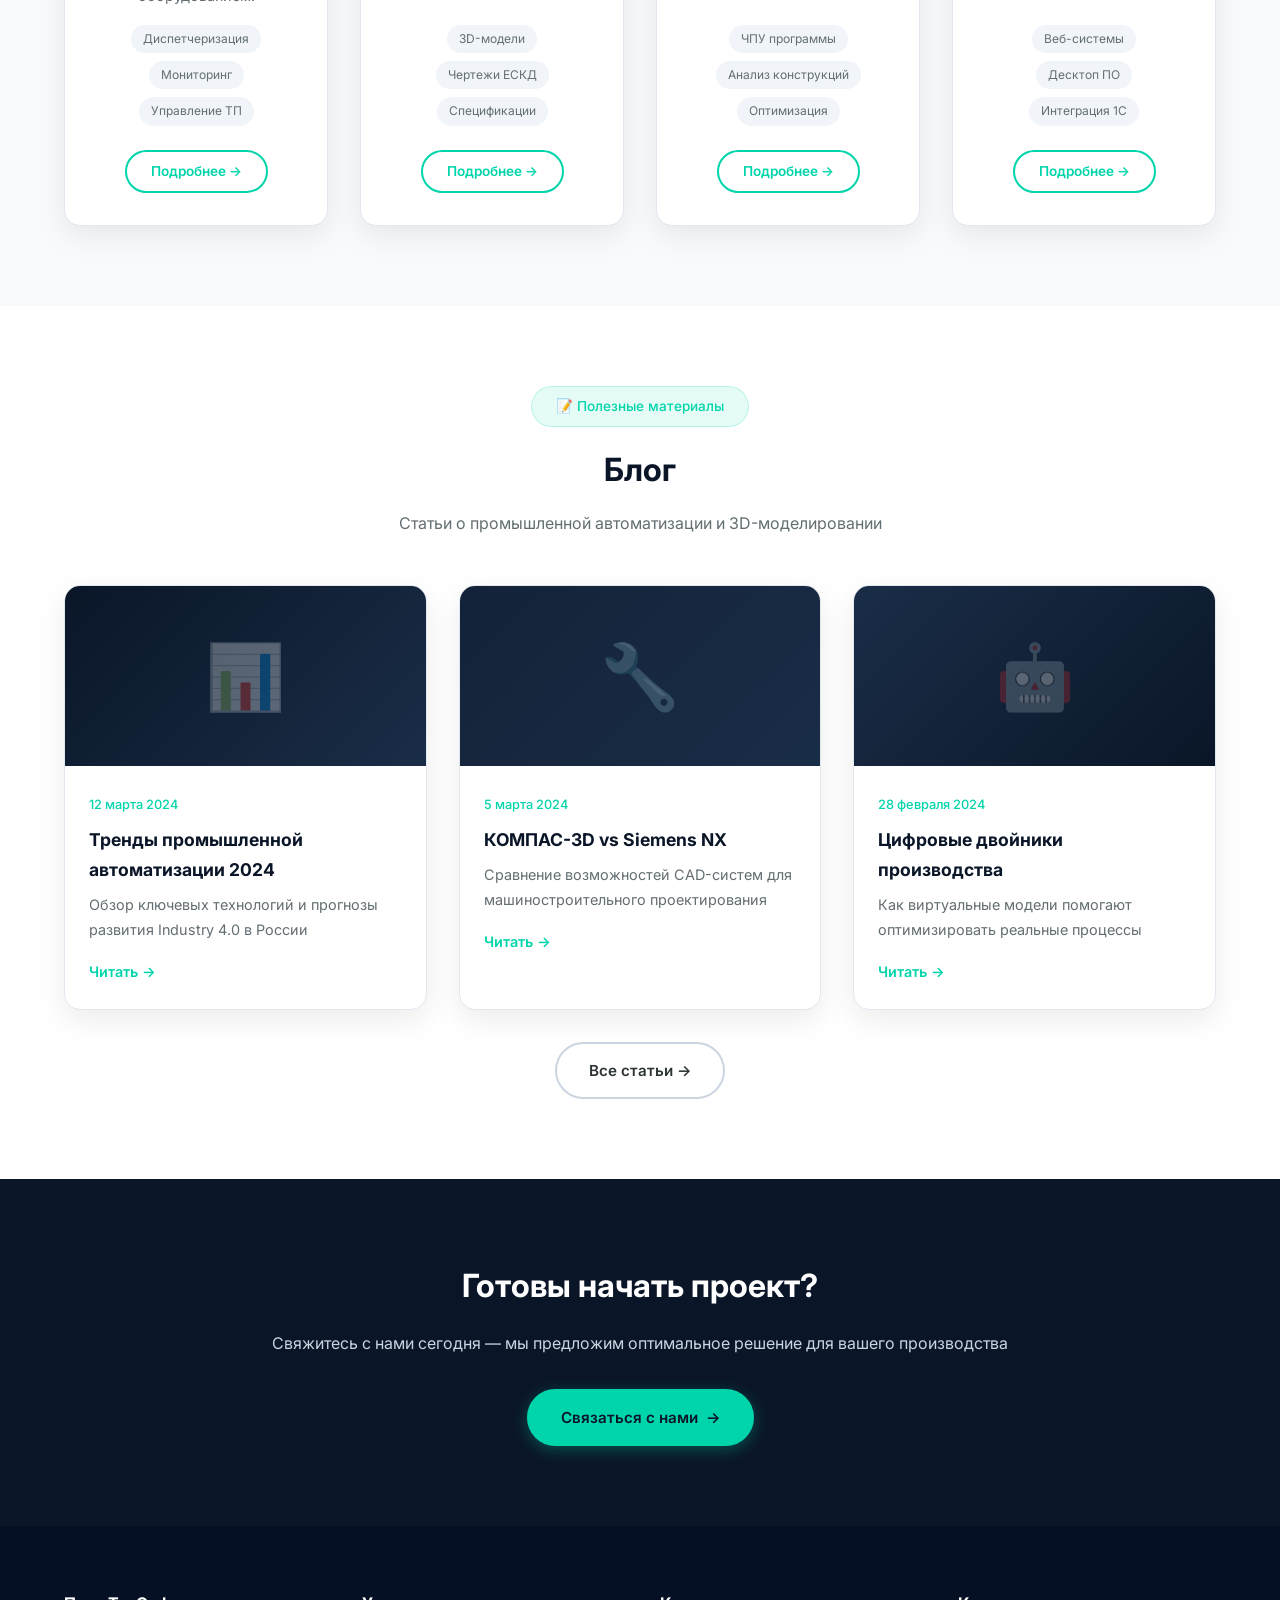
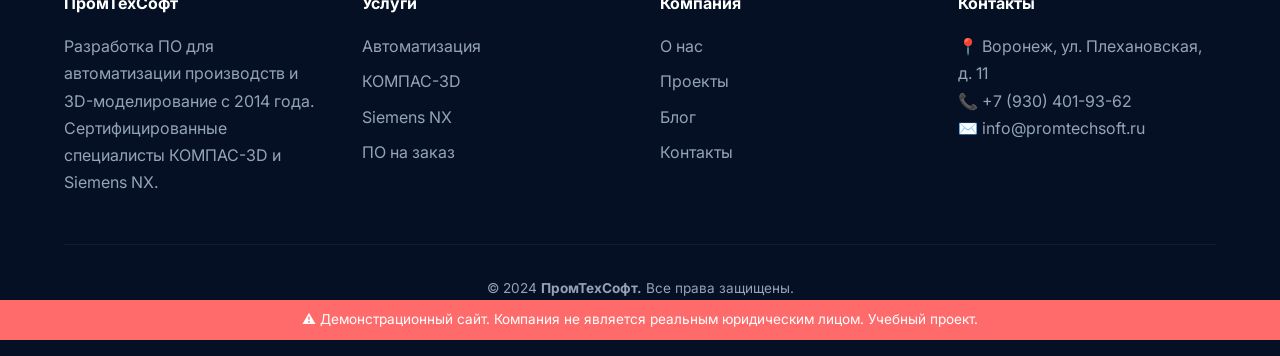
==== commit 55ca53b3: "мод" ====
--- a/index.html
+++ b/index.html
@@ -10,7 +10,7 @@
     <link rel="stylesheet" href="animations.css">
     <link rel="preconnect" href="https://fonts.googleapis.com">
     <link href="https://fonts.googleapis.com/css2?family=Inter:wght@300;400;500;600;700;800;900&display=swap" rel="stylesheet">
-    <link rel="icon" type="image/svg+xml" href="data:image/svg+xml,<svg xmlns='http://www.w3.org/2000/svg' viewBox='0 0 100 100'><text y='.9em' font-size='90'>⚙️</text></svg>">
+    <link rel="icon" type="image/svg+xml" href="favicon.svg">
     
     <meta property="og:title" content="ПромТехСофт — автоматизация производств и 3D-моделирование">
     <meta property="og:description" content="Разработка ПО и услуги проектирования в КОМПАС-3D и Siemens NX.">
@@ -32,6 +32,19 @@
         }
     }
     </script>
+        <!-- Yandex.Metrika counter -->
+    <script type="text/javascript">
+        (function(m,e,t,r,i,k,a){
+            m[i]=m[i]||function(){(m[i].a=m[i].a||[]).push(arguments)};
+            m[i].l=1*new Date();
+            for (var j = 0; j < document.scripts.length; j++) {if (document.scripts[j].src === r) { return; }}
+            k=e.createElement(t),a=e.getElementsByTagName(t)[0],k.async=1,k.src=r,a.parentNode.insertBefore(k,a)
+        })(window, document,'script','https://mc.yandex.ru/metrika/tag.js?id=110703368', 'ym');
+
+        ym(110703368, 'init', {ssr:true, webvisor:true, clickmap:true, ecommerce:"dataLayer", referrer: document.referrer, url: location.href, accurateTrackBounce:true, trackLinks:true});
+    </script>
+    <noscript><div><img src="https://mc.yandex.ru/watch/110703368" style="position:absolute; left:-9999px;" alt="" /></div></noscript>
+    <!-- /Yandex.Metrika counter -->
 </head>
 <body>
     <header class="header" id="header">
@@ -236,5 +249,23 @@
     <button class="scroll-top" id="scrollTop" aria-label="Наверх">↑</button>
 
     <script src="main.js"></script>
+    <!-- Модальное окно с Google Формой -->
+<div id="applicationModal" class="modal">
+    <div class="modal-content">
+        <span class="close-modal">&times;</span>
+        <h2 class="modal-title">Подать заявление</h2>
+        <div class="google-form-container">
+            <!-- Замените ссылку на вашу Google Form -->
+            <iframe src="https://docs.google.com/forms/d/e/1FAIpQLSecd_2opjvhv7uQhgDBlAlqW1Lt7-i7pumOCbQkP0hyyz7czQ/viewform?embedded=true" 
+                    width="100%" 
+                    height="600" 
+                    frameborder="0" 
+                    marginheight="0" 
+                    marginwidth="0">
+                Загрузка...
+            </iframe>
+        </div>
+    </div>
+</div>
 </body>
 </html>
--- a/style.css
+++ b/style.css
@@ -15,21 +15,15 @@
     --gray-400: #94a3b8;
     --gray-500: #64748b;
     --radius: 16px;
+    --radius-sm: 8px;
     --shadow: 0 10px 30px rgba(0,0,0,0.08);
     --shadow-hover: 0 20px 40px rgba(0,0,0,0.15);
     --transition: 0.3s cubic-bezier(0.4, 0, 0.2, 1);
 }
 
-* {
-    margin: 0;
-    padding: 0;
-    box-sizing: border-box;
-}
-
-html {
-    scroll-behavior: smooth;
-    scroll-padding-top: 80px;
-}
+* { margin: 0; padding: 0; box-sizing: border-box; }
+
+html { scroll-behavior: smooth; scroll-padding-top: 80px; }
 
 body {
     font-family: 'Inter', -apple-system, sans-serif;
@@ -38,23 +32,26 @@
     background: var(--gray-50);
 }
 
-.container {
-    max-width: 1200px;
-    margin: 0 auto;
-    padding: 0 24px;
-}
+.container { max-width: 1200px; margin: 0 auto; padding: 0 24px; }
 
 /* Header */
 .header {
-    background: rgba(10, 22, 40, 0.95);
+    background: rgba(10, 22, 40, 0.9);
     backdrop-filter: blur(20px);
     color: var(--white);
-    padding: 1rem 0;
-    position: sticky;
+    padding: 0.8rem 0;
+    position: fixed;
     top: 0;
+    width: 100%;
     z-index: 1000;
     border-bottom: 1px solid rgba(255,255,255,0.05);
-    box-shadow: 0 4px 20px rgba(0,0,0,0.2);
+    transition: var(--transition);
+}
+
+.header.scrolled {
+    background: rgba(10, 22, 40, 0.98);
+    box-shadow: 0 10px 40px rgba(0,0,0,0.3);
+    padding: 0.5rem 0;
 }
 
 .navbar {
@@ -63,19 +60,28 @@
     align-items: center;
 }
 
+.logo {
+    display: flex;
+    align-items: center;
+    gap: 0.5rem;
+    text-decoration: none;
+    color: var(--white);
+}
+
+.logo-icon {
+    font-size: 1.8rem;
+    color: var(--accent);
+}
+
 .logo h1 {
-    font-size: 1.5rem;
+    font-size: 1.3rem;
     font-weight: 800;
-    color: var(--white);
-}
-
-.logo h1 span {
-    color: var(--accent);
-    font-weight: 300;
-}
+}
+
+.logo h1 span { color: var(--accent); font-weight: 300; }
 
 .tagline {
-    font-size: 0.75rem;
+    font-size: 0.7rem;
     color: var(--gray-400);
     letter-spacing: 1px;
 }
@@ -83,16 +89,16 @@
 .nav-menu {
     display: flex;
     list-style: none;
-    gap: 2rem;
+    gap: 1.5rem;
 }
 
 .nav-menu a {
     color: var(--gray-300);
     text-decoration: none;
     font-weight: 500;
-    font-size: 0.9rem;
-    transition: var(--transition);
-    padding: 0.5rem 0;
+    font-size: 0.85rem;
+    transition: var(--transition);
+    padding: 0.4rem 0;
     border-bottom: 2px solid transparent;
 }
 
@@ -104,20 +110,37 @@
 
 .burger {
     display: none;
-    font-size: 1.5rem;
+    flex-direction: column;
+    gap: 5px;
     background: none;
     border: none;
-    color: var(--white);
     cursor: pointer;
-    padding: 0.5rem;
-}
+    padding: 5px;
+}
+
+.burger span {
+    width: 25px;
+    height: 2px;
+    background: var(--white);
+    transition: var(--transition);
+    display: block;
+}
+
+.burger.active span:nth-child(1) { transform: rotate(45deg) translate(5px, 5px); }
+.burger.active span:nth-child(2) { opacity: 0; }
+.burger.active span:nth-child(3) { transform: rotate(-45deg) translate(5px, -5px); }
 
 /* Hero */
 .hero {
     background: linear-gradient(135deg, var(--primary) 0%, var(--secondary) 100%);
     color: var(--white);
-    padding: 6rem 0;
+    padding: 8rem 0 6rem;
     text-align: center;
+    position: relative;
+    overflow: hidden;
+    min-height: 100vh;
+    display: flex;
+    align-items: center;
 }
 
 .badge {
@@ -133,7 +156,7 @@
 }
 
 .hero h2 {
-    font-size: 3rem;
+    font-size: clamp(2rem, 5vw, 3.5rem);
     font-weight: 800;
     line-height: 1.2;
     margin-bottom: 1.5rem;
@@ -147,7 +170,7 @@
 }
 
 .hero p {
-    font-size: 1.15rem;
+    font-size: 1.1rem;
     color: var(--gray-300);
     max-width: 700px;
     margin: 0 auto 2rem;
@@ -164,7 +187,8 @@
 .hero-stats {
     display: flex;
     justify-content: center;
-    gap: 4rem;
+    gap: 3rem;
+    flex-wrap: wrap;
 }
 
 .stat-value {
@@ -174,20 +198,54 @@
     display: block;
 }
 
-.stat-label {
-    font-size: 0.9rem;
+.stat-label { font-size: 0.85rem; color: var(--gray-400); }
+
+.hero-scroll {
+    position: absolute;
+    bottom: 30px;
+    left: 50%;
+    transform: translateX(-50%);
+    display: flex;
+    flex-direction: column;
+    align-items: center;
+    gap: 0.5rem;
     color: var(--gray-400);
+    font-size: 0.75rem;
+}
+
+.scroll-indicator {
+    width: 20px;
+    height: 40px;
+    border: 2px solid var(--gray-500);
+    border-radius: 10px;
+    position: relative;
+}
+
+.scroll-indicator::before {
+    content: '';
+    position: absolute;
+    top: 5px;
+    left: 50%;
+    transform: translateX(-50%);
+    width: 3px;
+    height: 8px;
+    background: var(--accent);
+    border-radius: 2px;
+    animation: scrollDown 2s infinite;
 }
 
 /* Buttons */
 .btn {
-    display: inline-block;
-    padding: 0.9rem 2.2rem;
+    display: inline-flex;
+    align-items: center;
+    gap: 0.5rem;
+    padding: 0.85rem 2rem;
     border-radius: 50px;
     text-decoration: none;
     font-weight: 600;
     transition: var(--transition);
     border: 2px solid transparent;
+    font-size: 0.95rem;
 }
 
 .btn-primary {
@@ -215,18 +273,42 @@
     transform: translateY(-2px);
 }
 
+.btn-outline-dark {
+    border-color: var(--gray-300);
+    color: var(--text);
+}
+
+.btn-outline-dark:hover {
+    background: var(--primary);
+    color: var(--white);
+    border-color: var(--primary);
+}
+
+.btn-sm {
+    padding: 0.5rem 1.5rem;
+    font-size: 0.85rem;
+    background: transparent;
+    color: var(--accent);
+    border-color: var(--accent);
+}
+
+.btn-sm:hover {
+    background: var(--accent);
+    color: var(--primary);
+}
+
 /* Sections */
-section {
-    padding: 5rem 0;
-}
+section { padding: 5rem 0; }
 
 .section-header {
     text-align: center;
-    margin-bottom: 3.5rem;
-}
+    margin-bottom: 3rem;
+}
+
+.section-header .badge { margin-bottom: 1rem; }
 
 .section-header h2 {
-    font-size: 2.2rem;
+    font-size: 2rem;
     color: var(--primary);
     margin-bottom: 0.8rem;
 }
@@ -246,12 +328,14 @@
 
 .service-card {
     background: var(--white);
-    padding: 2.5rem 2rem;
+    padding: 2rem;
     border-radius: var(--radius);
     box-shadow: var(--shadow);
     text-align: center;
     transition: var(--transition);
     border: 1px solid var(--gray-200);
+    display: flex;
+    flex-direction: column;
 }
 
 .service-card:hover {
@@ -265,7 +349,7 @@
 }
 
 .service-card h3 {
-    font-size: 1.2rem;
+    font-size: 1.15rem;
     margin-bottom: 0.8rem;
     color: var(--primary);
 }
@@ -274,9 +358,86 @@
     color: var(--text-light);
     font-size: 0.9rem;
     margin-bottom: 1rem;
-}
-
-.service-link {
+    flex-grow: 1;
+}
+
+.service-features {
+    display: flex;
+    gap: 0.5rem;
+    justify-content: center;
+    flex-wrap: wrap;
+    margin-bottom: 1.5rem;
+    list-style: none;
+}
+
+.service-features li {
+    background: var(--gray-100);
+    padding: 0.25rem 0.75rem;
+    border-radius: 20px;
+    font-size: 0.75rem;
+    color: var(--text-light);
+}
+
+.service-card .btn-sm {
+    margin-top: auto;
+    align-self: center;
+}
+
+/* Blog Preview */
+.blog-preview { background: var(--white); }
+
+.blog-grid {
+    display: grid;
+    grid-template-columns: repeat(auto-fit, minmax(300px, 1fr));
+    gap: 2rem;
+}
+
+.blog-card {
+    background: var(--white);
+    border-radius: var(--radius);
+    overflow: hidden;
+    box-shadow: var(--shadow);
+    transition: var(--transition);
+    border: 1px solid var(--gray-200);
+}
+
+.blog-card:hover {
+    transform: translateY(-5px);
+    box-shadow: var(--shadow-hover);
+}
+
+.blog-image {
+    height: 180px;
+    display: flex;
+    align-items: center;
+    justify-content: center;
+    font-size: 4rem;
+    color: rgba(255,255,255,0.3);
+}
+
+.blog-content {
+    padding: 1.5rem;
+}
+
+.blog-date {
+    font-size: 0.8rem;
+    color: var(--accent);
+    font-weight: 500;
+}
+
+.blog-content h3 {
+    font-size: 1.1rem;
+    margin: 0.5rem 0;
+    color: var(--primary);
+}
+
+.blog-content p {
+    font-size: 0.9rem;
+    color: var(--text-light);
+    margin-bottom: 1rem;
+}
+
+.blog-link {
     color: var(--accent);
     text-decoration: none;
     font-weight: 600;
@@ -304,28 +465,27 @@
 .footer {
     background: var(--dark);
     color: var(--gray-400);
-    padding: 3rem 0;
+    padding: 4rem 0 1rem;
 }
 
 .footer-grid {
     display: grid;
     grid-template-columns: repeat(auto-fit, minmax(200px, 1fr));
-    gap: 2rem;
-    margin-bottom: 2rem;
+    gap: 2.5rem;
+    margin-bottom: 3rem;
 }
 
 .footer-col h4 {
     color: var(--white);
     margin-bottom: 1rem;
+    font-size: 1rem;
 }
 
 .footer-col ul {
     list-style: none;
 }
 
-.footer-col ul li {
-    margin-bottom: 0.5rem;
-}
+.footer-col ul li { margin-bottom: 0.5rem; }
 
 .footer-col a {
     color: var(--gray-400);
@@ -333,8 +493,16 @@
     transition: var(--transition);
 }
 
-.footer-col a:hover {
-    color: var(--accent);
+.footer-col a:hover { color: var(--accent); }
+
+.social-links {
+    display: flex;
+    gap: 1rem;
+    margin-top: 1rem;
+}
+
+.social-links a {
+    font-size: 1.5rem;
 }
 
 .footer-bottom {
@@ -362,6 +530,10 @@
     transition: var(--transition);
     box-shadow: var(--shadow);
     font-weight: 700;
+    z-index: 999;
+    display: flex;
+    align-items: center;
+    justify-content: center;
 }
 
 .scroll-top.visible {
@@ -374,38 +546,129 @@
     transform: translateY(-3px);
 }
 
+/* Utility */
+.text-center { text-align: center; }
+
 /* Mobile */
 @media (max-width: 768px) {
-    .burger {
-        display: block;
-    }
+    .burger { display: flex; }
     
     .nav-menu {
         display: none;
         position: fixed;
-        top: 70px;
+        top: 60px;
         left: 0;
         right: 0;
         background: var(--primary);
         flex-direction: column;
         padding: 2rem;
         text-align: center;
-        box-shadow: 0 10px 30px rgba(0,0,0,0.3);
+        gap: 1rem;
+        box-shadow: 0 20px 40px rgba(0,0,0,0.3);
     }
     
-    .nav-menu.active {
-        display: flex;
+    .nav-menu.active { display: flex; }
+    
+    .hero { padding: 6rem 0 4rem; min-height: auto; }
+    
+    .hero h2 { font-size: 1.8rem; }
+    
+    .hero-stats { gap: 1.5rem; }
+    
+    .services-grid { grid-template-columns: 1fr; }
+    
+    .blog-grid { grid-template-columns: 1fr; }
+    
+    .footer-grid { grid-template-columns: 1fr 1fr; }
+}
+/* Стили модального окна */
+.modal {
+    display: none;
+    position: fixed;
+    z-index: 1000;
+    left: 0;
+    top: 0;
+    width: 100%;
+    height: 100%;
+    background-color: rgba(0, 0, 0, 0.7);
+    backdrop-filter: blur(5px);
+    animation: fadeIn 0.3s ease;
+}
+
+@keyframes fadeIn {
+    from { opacity: 0; }
+    to { opacity: 1; }
+}
+
+.modal-content {
+    background-color: #fff;
+    margin: 5% auto;
+    padding: 30px;
+    border-radius: 15px;
+    width: 90%;
+    max-width: 800px;
+    max-height: 80vh;
+    overflow-y: auto;
+    position: relative;
+    box-shadow: 0 10px 40px rgba(0, 0, 0, 0.3);
+    animation: slideIn 0.3s ease;
+}
+
+@keyframes slideIn {
+    from {
+        transform: translateY(-50px);
+        opacity: 0;
     }
-    
-    .hero h2 {
-        font-size: 2rem;
+    to {
+        transform: translateY(0);
+        opacity: 1;
     }
-    
-    .hero-stats {
-        gap: 2rem;
+}
+
+.close-modal {
+    position: absolute;
+    right: 20px;
+    top: 15px;
+    font-size: 35px;
+    font-weight: bold;
+    color: #333;
+    cursor: pointer;
+    transition: color 0.3s ease;
+    z-index: 1;
+}
+
+.close-modal:hover {
+    color: #e74c3c;
+}
+
+.modal-title {
+    margin-top: 0;
+    margin-bottom: 25px;
+    color: #2c3e50;
+    font-size: 24px;
+    text-align: center;
+}
+
+.google-form-container {
+    width: 100%;
+    border-radius: 8px;
+    overflow: hidden;
+}
+
+.google-form-container iframe {
+    border: none;
+    min-height: 500px;
+}
+
+/* Адаптивность */
+@media (max-width: 768px) {
+    .modal-content {
+        width: 95%;
+        margin: 10% auto;
+        padding: 20px;
     }
     
-    .services-grid {
-        grid-template-columns: 1fr;
+    .google-form-container iframe {
+        height: 400px;
     }
 }
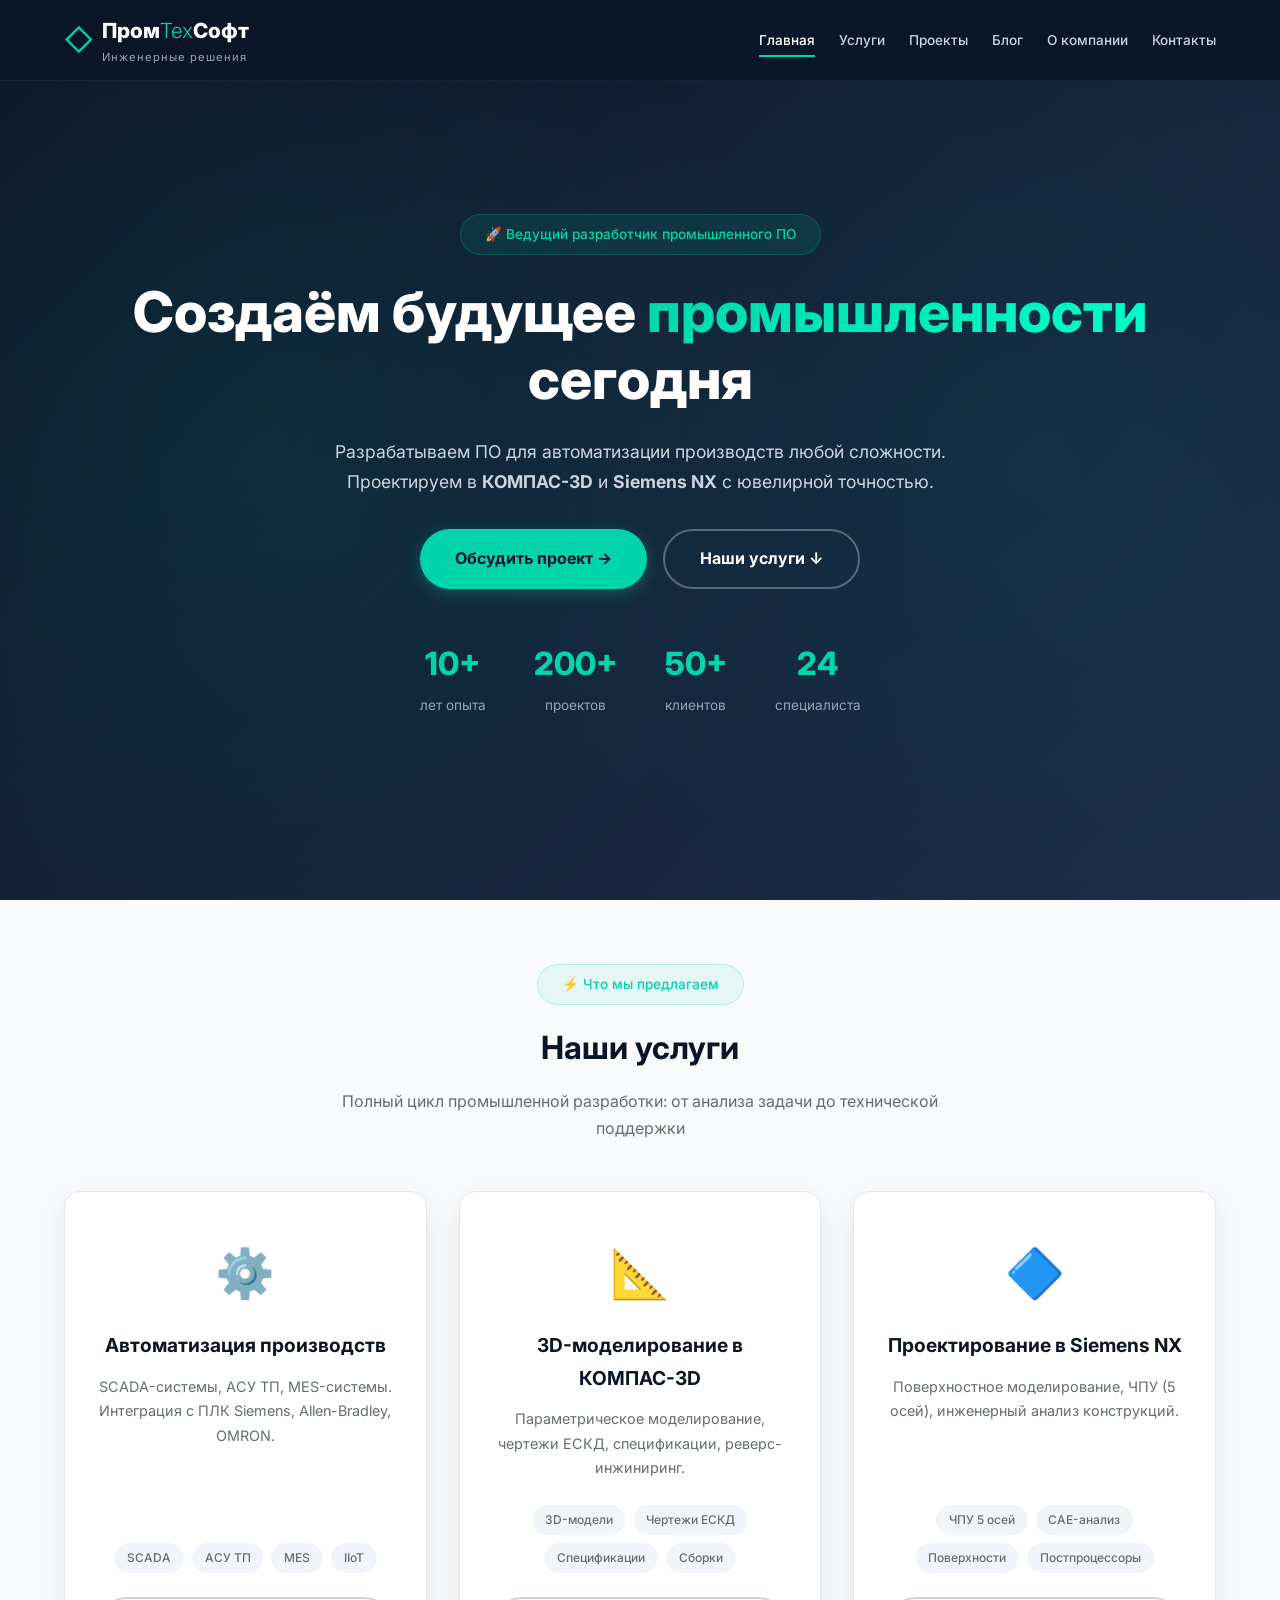
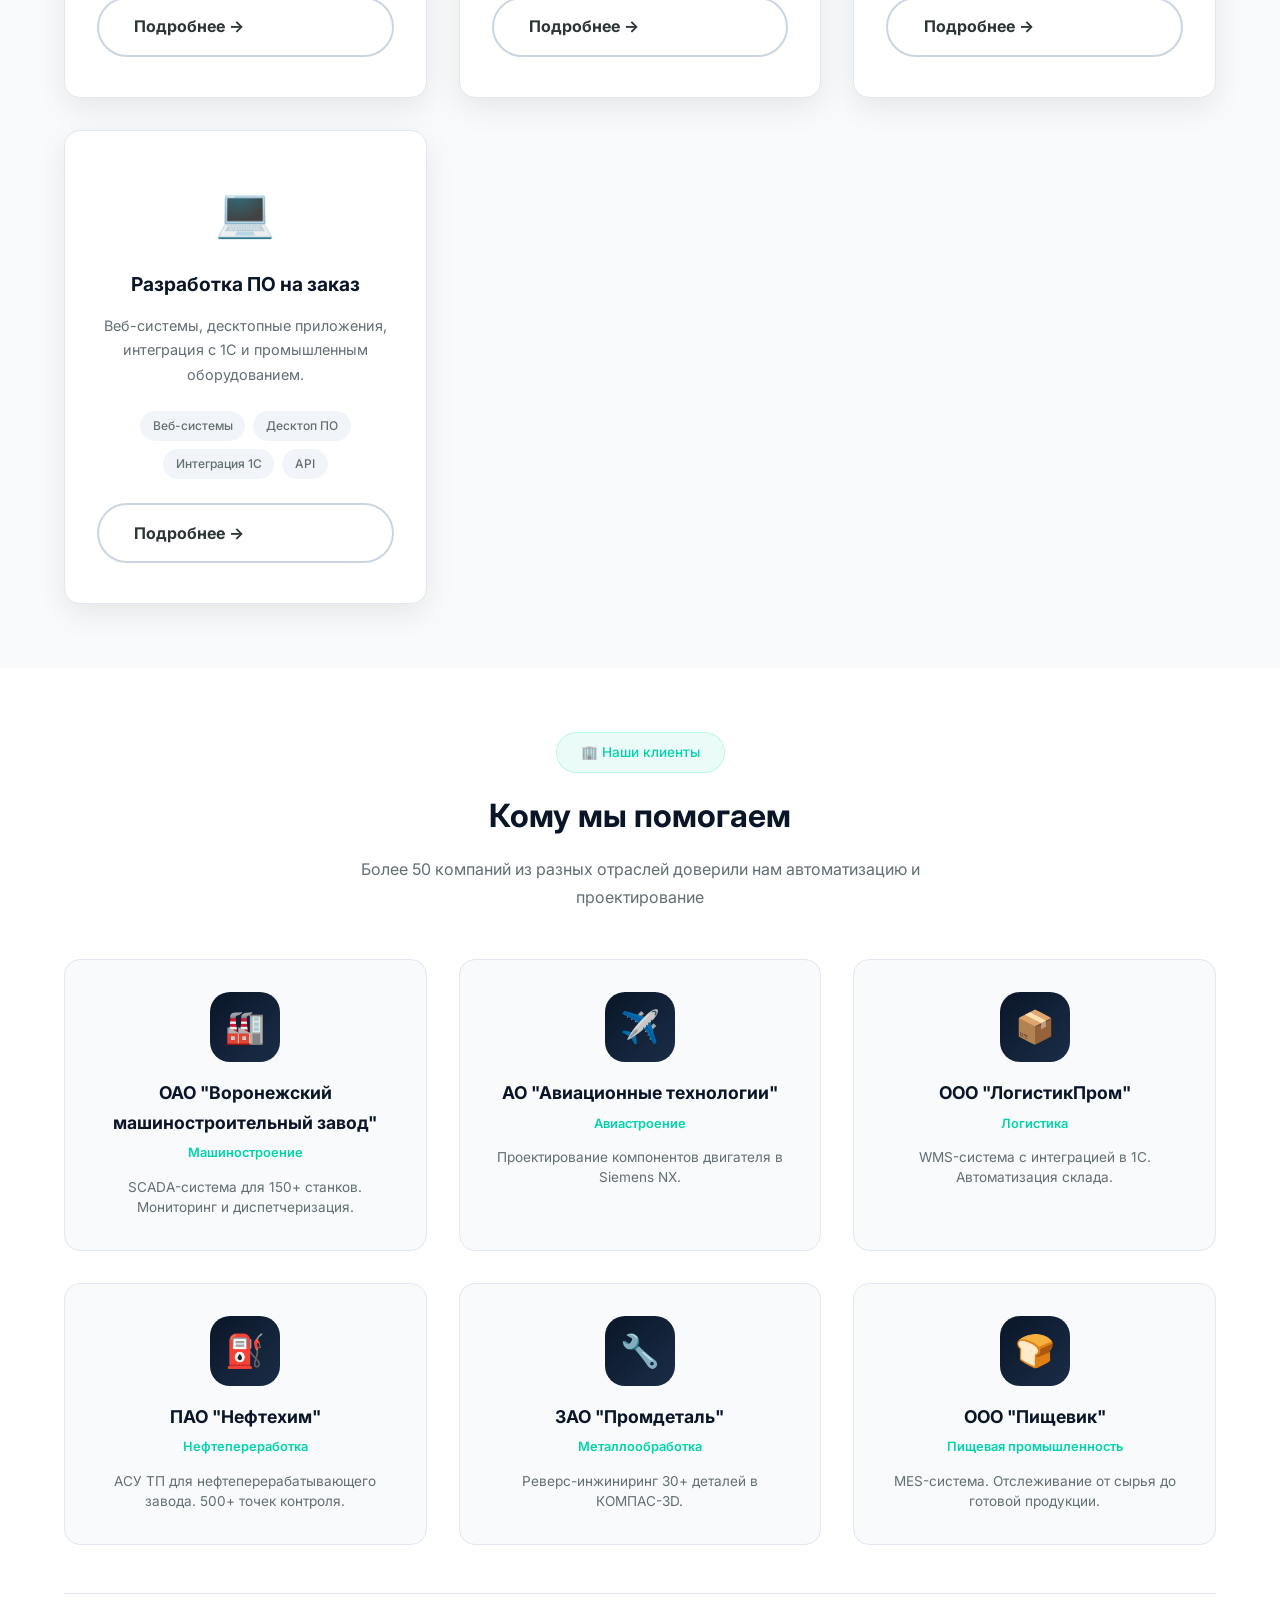
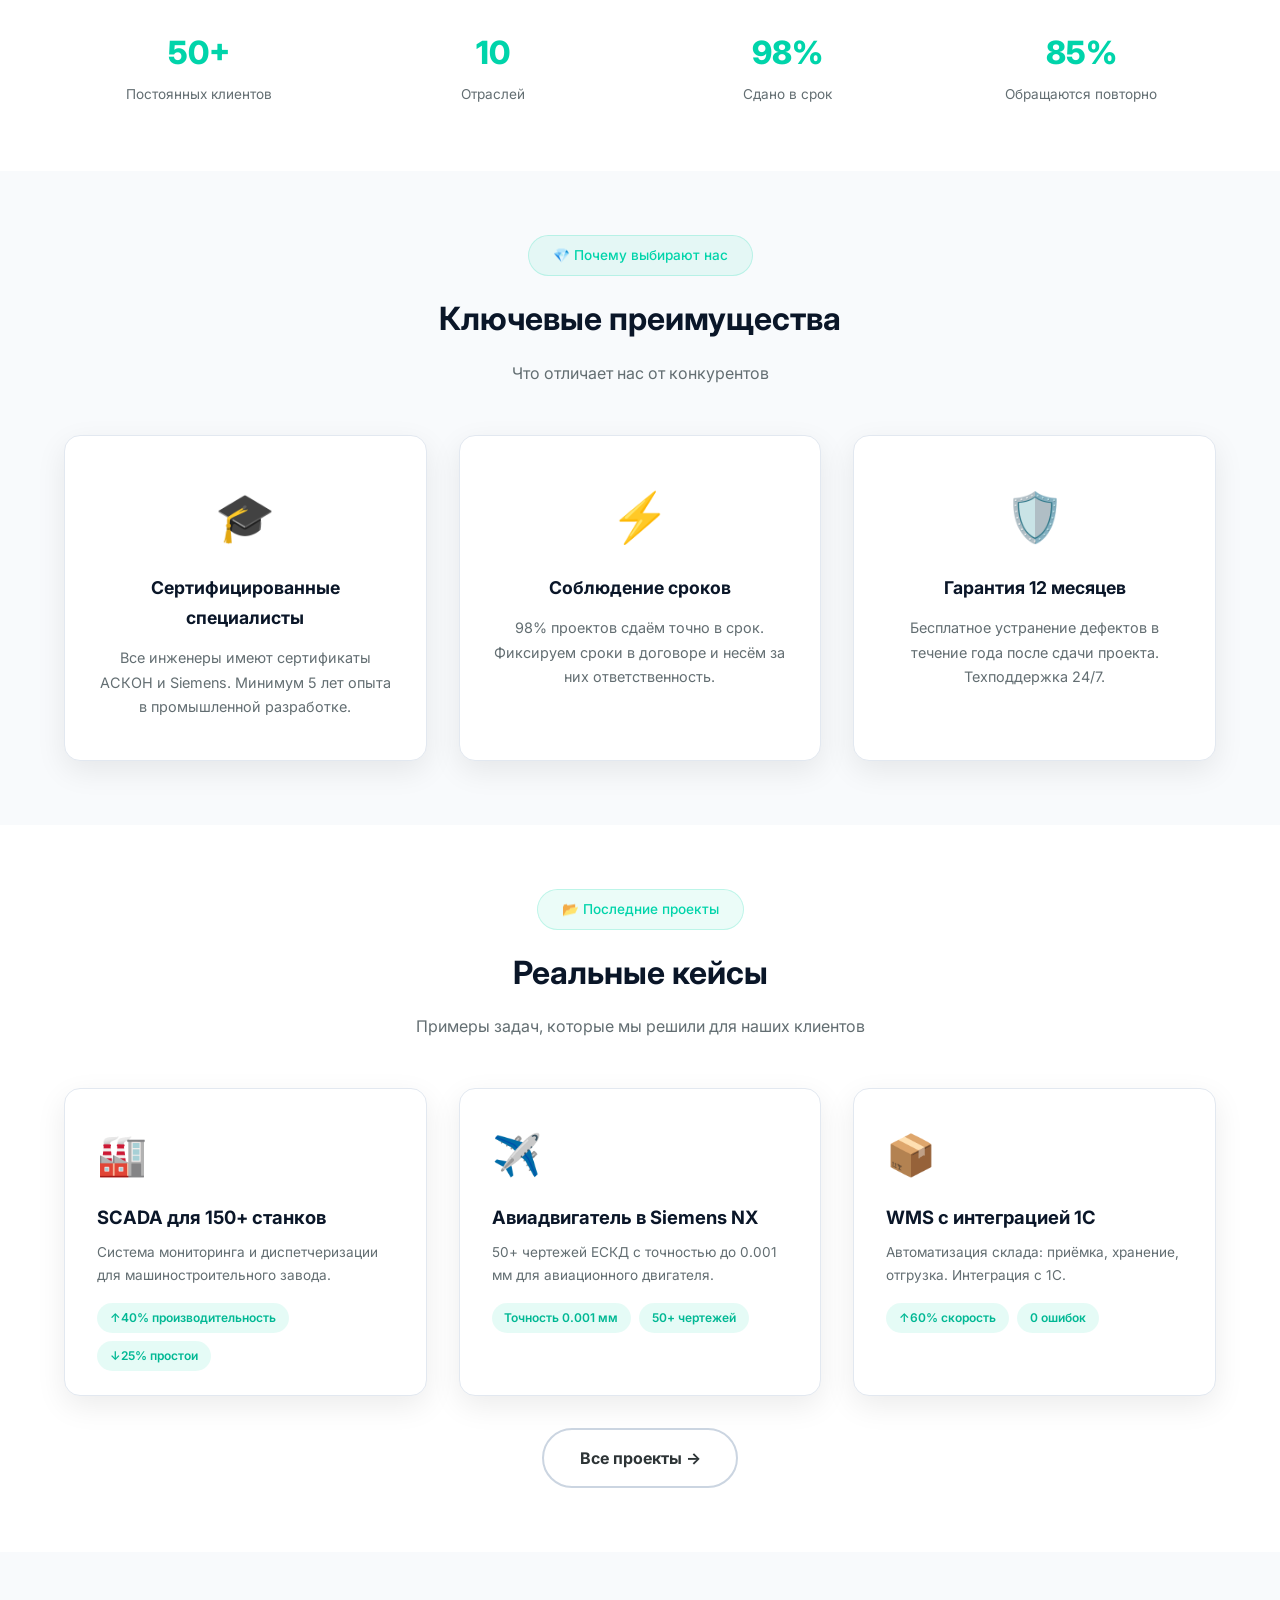
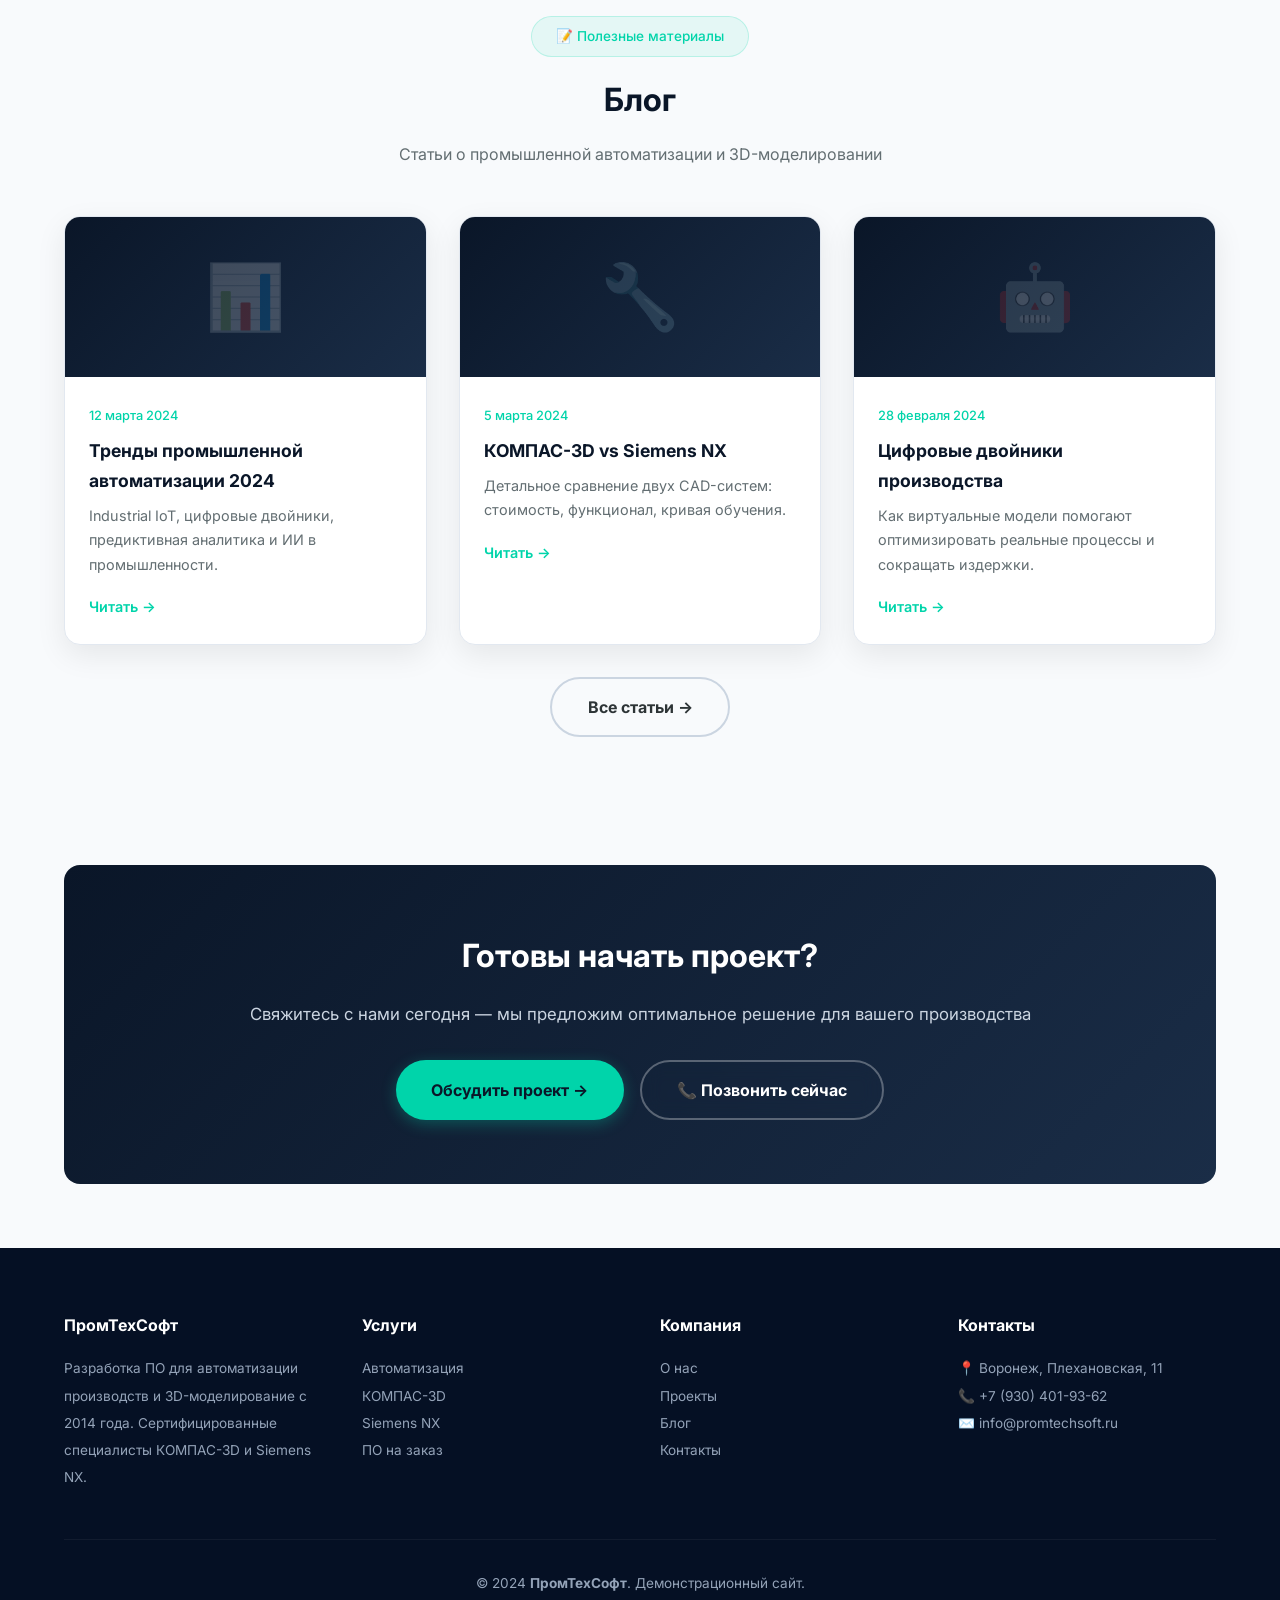
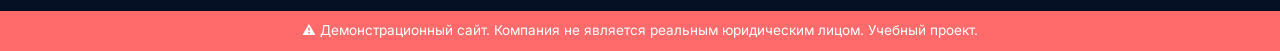
==== commit bb6ced97: "обнова" ====
--- a/index.html
+++ b/index.html
@@ -32,7 +32,8 @@
         }
     }
     </script>
-        <!-- Yandex.Metrika counter -->
+    
+    <!-- Yandex.Metrika counter -->
     <script type="text/javascript">
         (function(m,e,t,r,i,k,a){
             m[i]=m[i]||function(){(m[i].a=m[i].a||[]).push(arguments)};
@@ -40,11 +41,690 @@
             for (var j = 0; j < document.scripts.length; j++) {if (document.scripts[j].src === r) { return; }}
             k=e.createElement(t),a=e.getElementsByTagName(t)[0],k.async=1,k.src=r,a.parentNode.insertBefore(k,a)
         })(window, document,'script','https://mc.yandex.ru/metrika/tag.js?id=110703368', 'ym');
-
-        ym(110703368, 'init', {ssr:true, webvisor:true, clickmap:true, ecommerce:"dataLayer", referrer: document.referrer, url: location.href, accurateTrackBounce:true, trackLinks:true});
+        ym(110703368, 'init', {clickmap:true, trackLinks:true, accurateTrackBounce:true, webvisor:true});
     </script>
     <noscript><div><img src="https://mc.yandex.ru/watch/110703368" style="position:absolute; left:-9999px;" alt="" /></div></noscript>
-    <!-- /Yandex.Metrika counter -->
+
+    <style>
+        :root {
+            --primary: #0a1628;
+            --accent: #00d4aa;
+            --accent-hover: #00f0c8;
+            --white: #ffffff;
+            --gray-50: #f8fafc;
+            --gray-100: #f1f5f9;
+            --gray-200: #e2e8f0;
+            --gray-300: #cbd5e1;
+            --gray-400: #94a3b8;
+            --gray-500: #64748b;
+            --text: #2d3436;
+            --text-light: #636e72;
+            --radius: 16px;
+            --shadow: 0 10px 30px rgba(0,0,0,0.08);
+            --shadow-hover: 0 20px 40px rgba(0,0,0,0.15);
+            --transition: 0.3s cubic-bezier(0.4, 0, 0.2, 1);
+        }
+
+        * { margin: 0; padding: 0; box-sizing: border-box; }
+
+        body {
+            font-family: 'Inter', -apple-system, sans-serif;
+            line-height: 1.7;
+            color: var(--text);
+            background: var(--gray-50);
+        }
+
+        .container { max-width: 1200px; margin: 0 auto; padding: 0 24px; }
+
+        .demo-banner {
+            background: #ff6b6b;
+            color: white;
+            text-align: center;
+            padding: 0.5rem;
+            font-size: 0.85rem;
+        }
+
+        /* Шапка */
+        .header {
+            background: rgba(10, 22, 40, 0.9);
+            backdrop-filter: blur(20px);
+            color: white;
+            padding: 0.8rem 0;
+            position: fixed;
+            top: 0;
+            width: 100%;
+            z-index: 1000;
+            border-bottom: 1px solid rgba(255,255,255,0.05);
+            transition: var(--transition);
+        }
+
+        .header.scrolled {
+            background: rgba(10, 22, 40, 0.98);
+            box-shadow: 0 10px 40px rgba(0,0,0,0.3);
+            padding: 0.5rem 0;
+        }
+
+        .navbar { display: flex; justify-content: space-between; align-items: center; }
+        .logo { display: flex; align-items: center; gap: 0.5rem; text-decoration: none; color: white; }
+        .logo-icon { font-size: 1.8rem; color: var(--accent); }
+        .logo h1 { font-size: 1.3rem; font-weight: 800; }
+        .logo h1 span { color: var(--accent); font-weight: 300; }
+        .tagline { font-size: 0.7rem; color: var(--gray-400); letter-spacing: 1px; }
+
+        .nav-menu { display: flex; list-style: none; gap: 1.5rem; }
+        .nav-menu a { color: var(--gray-300); text-decoration: none; font-weight: 500; font-size: 0.85rem; padding: 0.4rem 0; border-bottom: 2px solid transparent; transition: var(--transition); }
+        .nav-menu a:hover, .nav-menu a.active { color: white; border-bottom-color: var(--accent); }
+
+        .burger { display: none; flex-direction: column; gap: 5px; background: none; border: none; cursor: pointer; padding: 5px; }
+        .burger span { width: 25px; height: 2px; background: white; display: block; transition: var(--transition); }
+        .burger.active span:nth-child(1) { transform: rotate(45deg) translate(5px, 5px); }
+        .burger.active span:nth-child(2) { opacity: 0; }
+        .burger.active span:nth-child(3) { transform: rotate(-45deg) translate(5px, -5px); }
+
+        /* Hero */
+        .hero {
+            background: linear-gradient(135deg, var(--primary), #1a2d47);
+            color: white;
+            padding: 8rem 0 6rem;
+            text-align: center;
+            position: relative;
+            overflow: hidden;
+        }
+
+        .hero-bg {
+            position: absolute;
+            top: 0; left: 0; right: 0; bottom: 0;
+            background: 
+                radial-gradient(circle at 20% 50%, rgba(0, 212, 170, 0.08) 0%, transparent 50%),
+                radial-gradient(circle at 80% 50%, rgba(0, 240, 200, 0.05) 0%, transparent 50%);
+        }
+
+        .badge {
+            display: inline-block;
+            background: rgba(0, 212, 170, 0.1);
+            color: var(--accent);
+            padding: 0.5rem 1.5rem;
+            border-radius: 50px;
+            font-size: 0.85rem;
+            font-weight: 500;
+            border: 1px solid rgba(0, 212, 170, 0.2);
+            margin-bottom: 1.5rem;
+            position: relative;
+        }
+
+        .hero h2 {
+            font-size: clamp(2rem, 5vw, 3.5rem);
+            font-weight: 800;
+            line-height: 1.2;
+            margin-bottom: 1.5rem;
+            position: relative;
+        }
+
+        .highlight {
+            background: linear-gradient(135deg, var(--accent), #00ffcc);
+            -webkit-background-clip: text;
+            -webkit-text-fill-color: transparent;
+            background-clip: text;
+        }
+
+        .hero p {
+            font-size: 1.1rem;
+            color: var(--gray-300);
+            max-width: 700px;
+            margin: 0 auto 2rem;
+            position: relative;
+        }
+
+        .hero-buttons {
+            display: flex;
+            gap: 1rem;
+            justify-content: center;
+            margin-bottom: 3rem;
+            flex-wrap: wrap;
+            position: relative;
+        }
+
+        .hero-stats {
+            display: flex;
+            justify-content: center;
+            gap: 3rem;
+            flex-wrap: wrap;
+            position: relative;
+        }
+
+        .stat-item {
+            text-align: center;
+        }
+
+        .stat-value {
+            font-size: 2rem;
+            font-weight: 800;
+            color: var(--accent);
+            display: block;
+        }
+
+        .stat-label {
+            font-size: 0.85rem;
+            color: var(--gray-400);
+        }
+
+        section { padding: 4rem 0; }
+
+        /* Кнопки */
+        .btn {
+            display: inline-flex;
+            align-items: center;
+            gap: 0.5rem;
+            padding: 0.9rem 2.2rem;
+            border-radius: 50px;
+            text-decoration: none;
+            font-weight: 700;
+            font-size: 1rem;
+            border: none;
+            cursor: pointer;
+            transition: var(--transition);
+            font-family: inherit;
+        }
+
+        .btn-primary { 
+            background: var(--accent); 
+            color: var(--primary); 
+            box-shadow: 0 4px 15px rgba(0, 212, 170, 0.3); 
+        }
+        .btn-primary:hover { 
+            background: var(--accent-hover); 
+            transform: translateY(-2px); 
+            box-shadow: 0 8px 25px rgba(0, 212, 170, 0.4); 
+        }
+
+        .btn-outline {
+            border: 2px solid rgba(255,255,255,0.3);
+            color: white;
+            background: transparent;
+        }
+        .btn-outline:hover {
+            background: rgba(255,255,255,0.1);
+            border-color: white;
+            transform: translateY(-2px);
+        }
+
+        .btn-outline-dark {
+            border: 2px solid var(--gray-300);
+            color: var(--text);
+            background: transparent;
+        }
+        .btn-outline-dark:hover {
+            background: var(--primary);
+            color: white;
+            border-color: var(--primary);
+        }
+
+        /* Заголовки секций */
+        .section-header {
+            text-align: center;
+            margin-bottom: 3rem;
+        }
+
+        .section-header .badge {
+            margin-bottom: 1rem;
+            background: rgba(0, 212, 170, 0.08);
+        }
+
+        .section-header h2 {
+            font-size: 2rem;
+            color: var(--primary);
+            margin-bottom: 0.8rem;
+        }
+
+        .section-header p {
+            color: var(--text-light);
+            max-width: 600px;
+            margin: 0 auto;
+        }
+
+        /* Услуги */
+        .services-grid {
+            display: grid;
+            grid-template-columns: repeat(auto-fit, minmax(280px, 1fr));
+            gap: 2rem;
+        }
+
+        .service-card {
+            background: white;
+            padding: 2.5rem 2rem;
+            border-radius: var(--radius);
+            box-shadow: var(--shadow);
+            text-align: center;
+            transition: var(--transition);
+            border: 1px solid var(--gray-200);
+            display: flex;
+            flex-direction: column;
+            position: relative;
+            overflow: hidden;
+        }
+
+        .service-card::before {
+            content: '';
+            position: absolute;
+            top: 0; left: 0; right: 0;
+            height: 3px;
+            background: linear-gradient(90deg, var(--accent), #00ffcc);
+            transform: scaleX(0);
+            transform-origin: left;
+            transition: transform 0.4s ease;
+        }
+
+        .service-card:hover::before {
+            transform: scaleX(1);
+        }
+
+        .service-card:hover {
+            transform: translateY(-8px);
+            box-shadow: var(--shadow-hover);
+        }
+
+        .service-icon {
+            font-size: 3rem;
+            margin-bottom: 1rem;
+            display: block;
+        }
+
+        .service-card h3 {
+            font-size: 1.2rem;
+            margin-bottom: 0.8rem;
+            color: var(--primary);
+        }
+
+        .service-card p {
+            color: var(--text-light);
+            font-size: 0.9rem;
+            margin-bottom: 1.5rem;
+            flex-grow: 1;
+        }
+
+        .service-features {
+            display: flex;
+            gap: 0.5rem;
+            justify-content: center;
+            flex-wrap: wrap;
+            margin-bottom: 1.5rem;
+            list-style: none;
+        }
+
+        .service-features li {
+            background: var(--gray-100);
+            padding: 0.3rem 0.8rem;
+            border-radius: 20px;
+            font-size: 0.75rem;
+            color: var(--text-light);
+            font-weight: 500;
+        }
+
+        /* Клиенты */
+        .clients-section {
+            background: white;
+        }
+
+        .clients-grid {
+            display: grid;
+            grid-template-columns: repeat(auto-fill, minmax(280px, 1fr));
+            gap: 2rem;
+        }
+
+        .client-card {
+            background: var(--gray-50);
+            padding: 2rem;
+            border-radius: var(--radius);
+            text-align: center;
+            transition: var(--transition);
+            border: 1px solid var(--gray-200);
+        }
+
+        .client-card:hover {
+            transform: translateY(-5px);
+            box-shadow: var(--shadow-hover);
+            background: white;
+        }
+
+        .client-logo {
+            width: 70px;
+            height: 70px;
+            border-radius: 20px;
+            background: linear-gradient(135deg, var(--primary), #1a2d47);
+            display: flex;
+            align-items: center;
+            justify-content: center;
+            font-size: 2rem;
+            margin: 0 auto 1rem;
+            color: white;
+        }
+
+        .client-name {
+            font-weight: 700;
+            color: var(--primary);
+            font-size: 1.1rem;
+            margin-bottom: 0.3rem;
+        }
+
+        .client-industry {
+            color: var(--accent);
+            font-size: 0.8rem;
+            font-weight: 600;
+            margin-bottom: 0.8rem;
+        }
+
+        .client-work {
+            color: var(--text-light);
+            font-size: 0.85rem;
+            line-height: 1.5;
+        }
+
+        .clients-stats {
+            display: grid;
+            grid-template-columns: repeat(4, 1fr);
+            gap: 1.5rem;
+            margin-top: 3rem;
+            padding-top: 2rem;
+            border-top: 1px solid var(--gray-200);
+        }
+
+        .client-stat {
+            text-align: center;
+        }
+
+        .client-stat-value {
+            font-size: 2rem;
+            font-weight: 800;
+            color: var(--accent);
+            display: block;
+        }
+
+        .client-stat-label {
+            font-size: 0.85rem;
+            color: var(--text-light);
+        }
+
+        /* Преимущества */
+        .advantages-grid {
+            display: grid;
+            grid-template-columns: repeat(3, 1fr);
+            gap: 2rem;
+        }
+
+        .advantage-card {
+            background: white;
+            padding: 2.5rem 2rem;
+            border-radius: var(--radius);
+            box-shadow: var(--shadow);
+            border: 1px solid var(--gray-200);
+            text-align: center;
+            transition: var(--transition);
+        }
+
+        .advantage-card:hover {
+            transform: translateY(-5px);
+            box-shadow: var(--shadow-hover);
+        }
+
+        .advantage-icon {
+            font-size: 3rem;
+            margin-bottom: 1rem;
+            display: block;
+        }
+
+        .advantage-card h3 {
+            color: var(--primary);
+            margin-bottom: 0.8rem;
+            font-size: 1.1rem;
+        }
+
+        .advantage-card p {
+            color: var(--text-light);
+            font-size: 0.9rem;
+        }
+
+        /* Проекты на главной */
+        .projects-preview {
+            display: grid;
+            grid-template-columns: repeat(3, 1fr);
+            gap: 2rem;
+        }
+
+        .project-preview-card {
+            background: white;
+            border-radius: var(--radius);
+            overflow: hidden;
+            box-shadow: var(--shadow);
+            border: 1px solid var(--gray-200);
+            transition: var(--transition);
+        }
+
+        .project-preview-card:hover {
+            transform: translateY(-8px);
+            box-shadow: var(--shadow-hover);
+        }
+
+        .project-preview-header {
+            padding: 2rem 2rem 0;
+        }
+
+        .project-preview-icon {
+            font-size: 2.5rem;
+            margin-bottom: 0.8rem;
+        }
+
+        .project-preview-title {
+            font-size: 1.15rem;
+            font-weight: 700;
+            color: var(--primary);
+            margin-bottom: 0.5rem;
+        }
+
+        .project-preview-desc {
+            color: var(--text-light);
+            font-size: 0.85rem;
+            padding: 0 2rem;
+            margin-bottom: 1rem;
+        }
+
+        .project-preview-results {
+            display: flex;
+            gap: 0.5rem;
+            padding: 0 2rem 1.5rem;
+            flex-wrap: wrap;
+        }
+
+        .preview-result {
+            background: rgba(0, 212, 170, 0.1);
+            color: #00b894;
+            padding: 0.3rem 0.8rem;
+            border-radius: 20px;
+            font-size: 0.75rem;
+            font-weight: 600;
+        }
+
+        /* Блог на главной */
+        .blog-grid {
+            display: grid;
+            grid-template-columns: repeat(3, 1fr);
+            gap: 2rem;
+        }
+
+        .blog-card {
+            background: white;
+            border-radius: var(--radius);
+            overflow: hidden;
+            box-shadow: var(--shadow);
+            transition: var(--transition);
+            border: 1px solid var(--gray-200);
+        }
+
+        .blog-card:hover {
+            transform: translateY(-5px);
+            box-shadow: var(--shadow-hover);
+        }
+
+        .blog-card-image {
+            height: 160px;
+            display: flex;
+            align-items: center;
+            justify-content: center;
+            font-size: 4rem;
+            background: linear-gradient(135deg, var(--primary), #1a2d47);
+            color: rgba(255,255,255,0.2);
+        }
+
+        .blog-card-content {
+            padding: 1.5rem;
+        }
+
+        .blog-card-date {
+            font-size: 0.8rem;
+            color: var(--accent);
+            font-weight: 500;
+        }
+
+        .blog-card h3 {
+            font-size: 1.1rem;
+            margin: 0.5rem 0;
+            color: var(--primary);
+        }
+
+        .blog-card p {
+            font-size: 0.9rem;
+            color: var(--text-light);
+            margin-bottom: 1rem;
+        }
+
+        .blog-link {
+            color: var(--accent);
+            text-decoration: none;
+            font-weight: 600;
+            font-size: 0.9rem;
+        }
+
+        /* CTA */
+        .cta {
+            background: linear-gradient(135deg, var(--primary), #1a2d47);
+            color: white;
+            text-align: center;
+            padding: 4rem 0;
+            border-radius: var(--radius);
+        }
+
+        .cta h2 {
+            font-size: 2rem;
+            margin-bottom: 1rem;
+        }
+
+        .cta p {
+            color: var(--gray-300);
+            margin-bottom: 2rem;
+            font-size: 1.05rem;
+        }
+
+        .cta-buttons {
+            display: flex;
+            gap: 1rem;
+            justify-content: center;
+            flex-wrap: wrap;
+        }
+
+        /* Футер */
+        .footer {
+            background: #051024;
+            color: var(--gray-400);
+            padding: 4rem 0 1rem;
+        }
+
+        .footer-grid {
+            display: grid;
+            grid-template-columns: repeat(auto-fit, minmax(200px, 1fr));
+            gap: 2.5rem;
+            margin-bottom: 3rem;
+        }
+
+        .footer-col h4 {
+            color: white;
+            margin-bottom: 1rem;
+            font-size: 1rem;
+        }
+
+        .footer-col p, .footer-col a {
+            color: var(--gray-400);
+            font-size: 0.85rem;
+            text-decoration: none;
+            line-height: 2;
+        }
+
+        .footer-col a:hover { color: var(--accent); }
+
+        .footer-bottom {
+            text-align: center;
+            padding-top: 2rem;
+            border-top: 1px solid rgba(255,255,255,0.05);
+            font-size: 0.85rem;
+        }
+
+        .scroll-top {
+            position: fixed;
+            bottom: 30px;
+            right: 30px;
+            width: 50px;
+            height: 50px;
+            background: var(--accent);
+            color: var(--primary);
+            border: none;
+            border-radius: 50%;
+            font-size: 1.5rem;
+            cursor: pointer;
+            opacity: 0;
+            pointer-events: none;
+            transition: var(--transition);
+            z-index: 999;
+            display: flex;
+            align-items: center;
+            justify-content: center;
+            font-weight: 700;
+        }
+
+        .scroll-top.visible { opacity: 1; pointer-events: all; }
+
+        .text-center { text-align: center; }
+
+        @media (max-width: 768px) {
+            .burger { display: flex; }
+            .nav-menu {
+                display: none;
+                position: fixed;
+                top: 60px;
+                left: 0;
+                right: 0;
+                background: var(--primary);
+                flex-direction: column;
+                padding: 2rem;
+                text-align: center;
+                gap: 1rem;
+                z-index: 1000;
+                box-shadow: 0 20px 40px rgba(0,0,0,0.3);
+            }
+            .nav-menu.active { display: flex; }
+            .hero { padding: 6rem 0 4rem; }
+            .hero h2 { font-size: 1.8rem; }
+            .hero-stats { gap: 1.5rem; }
+            .services-grid { grid-template-columns: 1fr; }
+            .advantages-grid { grid-template-columns: 1fr; }
+            .projects-preview { grid-template-columns: 1fr; }
+            .blog-grid { grid-template-columns: 1fr; }
+            .clients-stats { grid-template-columns: repeat(2, 1fr); }
+            .footer-grid { grid-template-columns: 1fr 1fr; }
+        }
+
+        @media (max-width: 480px) {
+            .clients-grid { grid-template-columns: 1fr; }
+            .clients-stats { grid-template-columns: 1fr; }
+        }
+    </style>
 </head>
 <body>
     <header class="header" id="header">
@@ -73,133 +753,297 @@
     </header>
 
     <main>
-        
-
+        <!-- Hero -->
         <section class="hero">
             <div class="hero-bg"></div>
             <div class="container">
-                <span class="badge fade-in">🚀 Ведущий разработчик промышленного ПО</span>
-                <h2 class="fade-in">Создаём будущее <span class="highlight">промышленности</span> сегодня</h2>
-                <p class="fade-in">Разрабатываем ПО для автоматизации производств любой сложности. Проектируем в <strong>КОМПАС-3D</strong> и <strong>Siemens NX</strong> с ювелирной точностью.</p>
-                <div class="hero-buttons fade-in">
-                    <a href="contacts.html" class="btn btn-primary">Обсудить проект <span>→</span></a>
-                    <a href="services.html" class="btn btn-outline">Наши услуги <span>↓</span></a>
-                </div>
-                <div class="hero-stats fade-in">
-                    <div class="stat"><span class="stat-value">10+</span><span class="stat-label">лет опыта</span></div>
-                    <div class="stat"><span class="stat-value">200+</span><span class="stat-label">проектов</span></div>
-                    <div class="stat"><span class="stat-value">50+</span><span class="stat-label">клиентов</span></div>
-                </div>
-            </div>
-            <div class="hero-scroll">
-                <span>Листайте вниз</span>
-                <div class="scroll-indicator"></div>
+                <span class="badge">🚀 Ведущий разработчик промышленного ПО</span>
+                <h2>Создаём будущее <span class="highlight">промышленности</span> сегодня</h2>
+                <p>Разрабатываем ПО для автоматизации производств любой сложности. Проектируем в <strong>КОМПАС-3D</strong> и <strong>Siemens NX</strong> с ювелирной точностью.</p>
+                <div class="hero-buttons">
+                    <a href="contacts.html" class="btn btn-primary">Обсудить проект →</a>
+                    <a href="services.html" class="btn btn-outline">Наши услуги ↓</a>
+                </div>
+                <div class="hero-stats">
+                    <div class="stat-item">
+                        <span class="stat-value">10+</span>
+                        <span class="stat-label">лет опыта</span>
+                    </div>
+                    <div class="stat-item">
+                        <span class="stat-value">200+</span>
+                        <span class="stat-label">проектов</span>
+                    </div>
+                    <div class="stat-item">
+                        <span class="stat-value">50+</span>
+                        <span class="stat-label">клиентов</span>
+                    </div>
+                    <div class="stat-item">
+                        <span class="stat-value">24</span>
+                        <span class="stat-label">специалиста</span>
+                    </div>
+                </div>
             </div>
         </section>
 
-        <section class="services" id="services">
+        <!-- Услуги -->
+        <section>
             <div class="container">
-                <div class="section-header fade-in">
+                <div class="section-header">
                     <span class="badge">⚡ Что мы предлагаем</span>
                     <h2>Наши услуги</h2>
                     <p>Полный цикл промышленной разработки: от анализа задачи до технической поддержки</p>
                 </div>
                 <div class="services-grid">
-                    <article class="service-card fade-in">
-                        <div class="service-icon">⚙️</div>
+                    <article class="service-card">
+                        <span class="service-icon">⚙️</span>
                         <h3>Автоматизация производств</h3>
-                        <p>Разработка ПО для управления технологическими процессами. SCADA-системы, АСУ ТП, MES-системы, интеграция с промышленным оборудованием.</p>
+                        <p>SCADA-системы, АСУ ТП, MES-системы. Интеграция с ПЛК Siemens, Allen-Bradley, OMRON.</p>
                         <ul class="service-features">
-                            <li>Диспетчеризация</li>
-                            <li>Мониторинг</li>
-                            <li>Управление ТП</li>
+                            <li>SCADA</li>
+                            <li>АСУ ТП</li>
+                            <li>MES</li>
+                            <li>IIoT</li>
                         </ul>
-                        <a href="services.html#automation" class="btn btn-sm">Подробнее →</a>
+                        <a href="services.html#automation" class="btn btn-outline-dark">Подробнее →</a>
                     </article>
-                    <article class="service-card fade-in">
-                        <div class="service-icon">📐</div>
+                    <article class="service-card">
+                        <span class="service-icon">📐</span>
                         <h3>3D-моделирование в КОМПАС-3D</h3>
-                        <p>Параметрическое моделирование любой сложности, конструкторская документация по ЕСКД, спецификации и сборочные чертежи.</p>
+                        <p>Параметрическое моделирование, чертежи ЕСКД, спецификации, реверс-инжиниринг.</p>
                         <ul class="service-features">
                             <li>3D-модели</li>
                             <li>Чертежи ЕСКД</li>
                             <li>Спецификации</li>
+                            <li>Сборки</li>
                         </ul>
-                        <a href="services.html#kompas" class="btn btn-sm">Подробнее →</a>
+                        <a href="services.html#kompas" class="btn btn-outline-dark">Подробнее →</a>
                     </article>
-                    <article class="service-card fade-in">
-                        <div class="service-icon">🔷</div>
+                    <article class="service-card">
+                        <span class="service-icon">🔷</span>
                         <h3>Проектирование в Siemens NX</h3>
-                        <p>Высокоточное поверхностное и твердотельное моделирование, подготовка управляющих программ для станков с ЧПУ.</p>
+                        <p>Поверхностное моделирование, ЧПУ (5 осей), инженерный анализ конструкций.</p>
                         <ul class="service-features">
-                            <li>ЧПУ программы</li>
-                            <li>Анализ конструкций</li>
-                            <li>Оптимизация</li>
+                            <li>ЧПУ 5 осей</li>
+                            <li>CAE-анализ</li>
+                            <li>Поверхности</li>
+                            <li>Постпроцессоры</li>
                         </ul>
-                        <a href="services.html#nx" class="btn btn-sm">Подробнее →</a>
+                        <a href="services.html#nx" class="btn btn-outline-dark">Подробнее →</a>
                     </article>
-                    <article class="service-card fade-in">
-                        <div class="service-icon">🖥️</div>
+                    <article class="service-card">
+                        <span class="service-icon">💻</span>
                         <h3>Разработка ПО на заказ</h3>
-                        <p>Создание уникальных программных продуктов под задачи предприятия: от ТЗ до внедрения и обучения персонала.</p>
+                        <p>Веб-системы, десктопные приложения, интеграция с 1С и промышленным оборудованием.</p>
                         <ul class="service-features">
                             <li>Веб-системы</li>
                             <li>Десктоп ПО</li>
                             <li>Интеграция 1С</li>
+                            <li>API</li>
                         </ul>
-                        <a href="services.html#custom" class="btn btn-sm">Подробнее →</a>
+                        <a href="services.html#custom" class="btn btn-outline-dark">Подробнее →</a>
                     </article>
                 </div>
             </div>
         </section>
 
-        <section class="blog-preview">
+        <!-- Клиенты -->
+        <section class="clients-section">
             <div class="container">
-                <div class="section-header fade-in">
+                <div class="section-header">
+                    <span class="badge">🏢 Наши клиенты</span>
+                    <h2>Кому мы помогаем</h2>
+                    <p>Более 50 компаний из разных отраслей доверили нам автоматизацию и проектирование</p>
+                </div>
+                <div class="clients-grid">
+                    <div class="client-card">
+                        <div class="client-logo">🏭</div>
+                        <div class="client-name">ОАО "Воронежский машиностроительный завод"</div>
+                        <div class="client-industry">Машиностроение</div>
+                        <div class="client-work">SCADA-система для 150+ станков. Мониторинг и диспетчеризация.</div>
+                    </div>
+                    <div class="client-card">
+                        <div class="client-logo">✈️</div>
+                        <div class="client-name">АО "Авиационные технологии"</div>
+                        <div class="client-industry">Авиастроение</div>
+                        <div class="client-work">Проектирование компонентов двигателя в Siemens NX.</div>
+                    </div>
+                    <div class="client-card">
+                        <div class="client-logo">📦</div>
+                        <div class="client-name">ООО "ЛогистикПром"</div>
+                        <div class="client-industry">Логистика</div>
+                        <div class="client-work">WMS-система с интеграцией в 1С. Автоматизация склада.</div>
+                    </div>
+                    <div class="client-card">
+                        <div class="client-logo">⛽</div>
+                        <div class="client-name">ПАО "Нефтехим"</div>
+                        <div class="client-industry">Нефтепереработка</div>
+                        <div class="client-work">АСУ ТП для нефтеперерабатывающего завода. 500+ точек контроля.</div>
+                    </div>
+                    <div class="client-card">
+                        <div class="client-logo">🔧</div>
+                        <div class="client-name">ЗАО "Промдеталь"</div>
+                        <div class="client-industry">Металлообработка</div>
+                        <div class="client-work">Реверс-инжиниринг 30+ деталей в КОМПАС-3D.</div>
+                    </div>
+                    <div class="client-card">
+                        <div class="client-logo">🍞</div>
+                        <div class="client-name">ООО "Пищевик"</div>
+                        <div class="client-industry">Пищевая промышленность</div>
+                        <div class="client-work">MES-система. Отслеживание от сырья до готовой продукции.</div>
+                    </div>
+                </div>
+                <div class="clients-stats">
+                    <div class="client-stat">
+                        <span class="client-stat-value">50+</span>
+                        <span class="client-stat-label">Постоянных клиентов</span>
+                    </div>
+                    <div class="client-stat">
+                        <span class="client-stat-value">10</span>
+                        <span class="client-stat-label">Отраслей</span>
+                    </div>
+                    <div class="client-stat">
+                        <span class="client-stat-value">98%</span>
+                        <span class="client-stat-label">Сдано в срок</span>
+                    </div>
+                    <div class="client-stat">
+                        <span class="client-stat-value">85%</span>
+                        <span class="client-stat-label">Обращаются повторно</span>
+                    </div>
+                </div>
+            </div>
+        </section>
+
+        <!-- Преимущества -->
+        <section>
+            <div class="container">
+                <div class="section-header">
+                    <span class="badge">💎 Почему выбирают нас</span>
+                    <h2>Ключевые преимущества</h2>
+                    <p>Что отличает нас от конкурентов</p>
+                </div>
+                <div class="advantages-grid">
+                    <div class="advantage-card">
+                        <span class="advantage-icon">🎓</span>
+                        <h3>Сертифицированные специалисты</h3>
+                        <p>Все инженеры имеют сертификаты АСКОН и Siemens. Минимум 5 лет опыта в промышленной разработке.</p>
+                    </div>
+                    <div class="advantage-card">
+                        <span class="advantage-icon">⚡</span>
+                        <h3>Соблюдение сроков</h3>
+                        <p>98% проектов сдаём точно в срок. Фиксируем сроки в договоре и несём за них ответственность.</p>
+                    </div>
+                    <div class="advantage-card">
+                        <span class="advantage-icon">🛡️</span>
+                        <h3>Гарантия 12 месяцев</h3>
+                        <p>Бесплатное устранение дефектов в течение года после сдачи проекта. Техподдержка 24/7.</p>
+                    </div>
+                </div>
+            </div>
+        </section>
+
+        <!-- Проекты -->
+        <section style="background: white;">
+            <div class="container">
+                <div class="section-header">
+                    <span class="badge">📂 Последние проекты</span>
+                    <h2>Реальные кейсы</h2>
+                    <p>Примеры задач, которые мы решили для наших клиентов</p>
+                </div>
+                <div class="projects-preview">
+                    <div class="project-preview-card">
+                        <div class="project-preview-header">
+                            <div class="project-preview-icon">🏭</div>
+                            <div class="project-preview-title">SCADA для 150+ станков</div>
+                        </div>
+                        <p class="project-preview-desc">Система мониторинга и диспетчеризации для машиностроительного завода.</p>
+                        <div class="project-preview-results">
+                            <span class="preview-result">↑40% производительность</span>
+                            <span class="preview-result">↓25% простои</span>
+                        </div>
+                    </div>
+                    <div class="project-preview-card">
+                        <div class="project-preview-header">
+                            <div class="project-preview-icon">✈️</div>
+                            <div class="project-preview-title">Авиадвигатель в Siemens NX</div>
+                        </div>
+                        <p class="project-preview-desc">50+ чертежей ЕСКД с точностью до 0.001 мм для авиационного двигателя.</p>
+                        <div class="project-preview-results">
+                            <span class="preview-result">Точность 0.001 мм</span>
+                            <span class="preview-result">50+ чертежей</span>
+                        </div>
+                    </div>
+                    <div class="project-preview-card">
+                        <div class="project-preview-header">
+                            <div class="project-preview-icon">📦</div>
+                            <div class="project-preview-title">WMS с интеграцией 1С</div>
+                        </div>
+                        <p class="project-preview-desc">Автоматизация склада: приёмка, хранение, отгрузка. Интеграция с 1С.</p>
+                        <div class="project-preview-results">
+                            <span class="preview-result">↑60% скорость</span>
+                            <span class="preview-result">0 ошибок</span>
+                        </div>
+                    </div>
+                </div>
+                <div class="text-center" style="margin-top: 2rem;">
+                    <a href="projects.html" class="btn btn-outline-dark">Все проекты →</a>
+                </div>
+            </div>
+        </section>
+
+        <!-- Блог -->
+        <section>
+            <div class="container">
+                <div class="section-header">
                     <span class="badge">📝 Полезные материалы</span>
                     <h2>Блог</h2>
                     <p>Статьи о промышленной автоматизации и 3D-моделировании</p>
                 </div>
                 <div class="blog-grid">
-                    <article class="blog-card fade-in">
-                        <div class="blog-image" style="background: linear-gradient(135deg, #0a1628, #1a2d47);">📊</div>
-                        <div class="blog-content">
-                            <span class="blog-date">12 марта 2024</span>
+                    <article class="blog-card">
+                        <div class="blog-card-image">📊</div>
+                        <div class="blog-card-content">
+                            <span class="blog-card-date">12 марта 2024</span>
                             <h3>Тренды промышленной автоматизации 2024</h3>
-                            <p>Обзор ключевых технологий и прогнозы развития Industry 4.0 в России</p>
+                            <p>Industrial IoT, цифровые двойники, предиктивная аналитика и ИИ в промышленности.</p>
                             <a href="blog.html" class="blog-link">Читать →</a>
                         </div>
                     </article>
-                    <article class="blog-card fade-in">
-                        <div class="blog-image" style="background: linear-gradient(135deg, #132238, #1a2d47);">🔧</div>
-                        <div class="blog-content">
-                            <span class="blog-date">5 марта 2024</span>
+                    <article class="blog-card">
+                        <div class="blog-card-image">🔧</div>
+                        <div class="blog-card-content">
+                            <span class="blog-card-date">5 марта 2024</span>
                             <h3>КОМПАС-3D vs Siemens NX</h3>
-                            <p>Сравнение возможностей CAD-систем для машиностроительного проектирования</p>
+                            <p>Детальное сравнение двух CAD-систем: стоимость, функционал, кривая обучения.</p>
                             <a href="blog.html" class="blog-link">Читать →</a>
                         </div>
                     </article>
-                    <article class="blog-card fade-in">
-                        <div class="blog-image" style="background: linear-gradient(135deg, #1a2d47, #0a1628);">🤖</div>
-                        <div class="blog-content">
-                            <span class="blog-date">28 февраля 2024</span>
+                    <article class="blog-card">
+                        <div class="blog-card-image">🤖</div>
+                        <div class="blog-card-content">
+                            <span class="blog-card-date">28 февраля 2024</span>
                             <h3>Цифровые двойники производства</h3>
-                            <p>Как виртуальные модели помогают оптимизировать реальные процессы</p>
+                            <p>Как виртуальные модели помогают оптимизировать реальные процессы и сокращать издержки.</p>
                             <a href="blog.html" class="blog-link">Читать →</a>
                         </div>
                     </article>
                 </div>
-                <div class="text-center fade-in" style="margin-top: 2rem;">
+                <div class="text-center" style="margin-top: 2rem;">
                     <a href="blog.html" class="btn btn-outline-dark">Все статьи →</a>
                 </div>
             </div>
         </section>
 
-        <section class="cta fade-in">
+        <!-- CTA -->
+        <section>
             <div class="container">
-                <h2>Готовы начать проект?</h2>
-                <p>Свяжитесь с нами сегодня — мы предложим оптимальное решение для вашего производства</p>
-                <a href="contacts.html" class="btn btn-primary">Связаться с нами <span>→</span></a>
+                <div class="cta">
+                    <h2>Готовы начать проект?</h2>
+                    <p>Свяжитесь с нами сегодня — мы предложим оптимальное решение для вашего производства</p>
+                    <div class="cta-buttons">
+                        <a href="contacts.html" class="btn btn-primary">Обсудить проект →</a>
+                        <a href="tel:+79304019362" class="btn btn-outline">📞 Позвонить сейчас</a>
+                    </div>
+                </div>
             </div>
         </section>
     </main>
@@ -213,59 +1057,86 @@
                 </div>
                 <div class="footer-col">
                     <h4>Услуги</h4>
-                    <ul>
-                        <li><a href="services.html">Автоматизация</a></li>
-                        <li><a href="services.html">КОМПАС-3D</a></li>
-                        <li><a href="services.html">Siemens NX</a></li>
-                        <li><a href="services.html">ПО на заказ</a></li>
-                    </ul>
+                    <p><a href="services.html">Автоматизация</a></p>
+                    <p><a href="services.html">КОМПАС-3D</a></p>
+                    <p><a href="services.html">Siemens NX</a></p>
+                    <p><a href="services.html">ПО на заказ</a></p>
                 </div>
                 <div class="footer-col">
                     <h4>Компания</h4>
-                    <ul>
-                        <li><a href="about.html">О нас</a></li>
-                        <li><a href="projects.html">Проекты</a></li>
-                        <li><a href="blog.html">Блог</a></li>
-                        <li><a href="contacts.html">Контакты</a></li>
-                    </ul>
+                    <p><a href="about.html">О нас</a></p>
+                    <p><a href="projects.html">Проекты</a></p>
+                    <p><a href="blog.html">Блог</a></p>
+                    <p><a href="contacts.html">Контакты</a></p>
                 </div>
                 <div class="footer-col">
                     <h4>Контакты</h4>
-                    <p>📍 Воронеж, ул. Плехановская, д. 11</p>
+                    <p>📍 Воронеж, Плехановская, 11</p>
                     <p>📞 +7 (930) 401-93-62</p>
                     <p>✉️ info@promtechsoft.ru</p>
                 </div>
             </div>
             <div class="footer-bottom">
-                <p>© 2024 <strong>ПромТехСофт.</strong> Все права защищены.</p>
+                <p>© 2024 <strong>ПромТехСофт</strong>. Демонстрационный сайт.</p>
             </div>
         </div>
-        <div style="background: #ff6b6b; color: white; text-align: center; padding: 0.5rem; font-size: 0.85rem;">
-        ⚠️ Демонстрационный сайт. Компания не является реальным юридическим лицом.  Учебный проект. 
-        </div>
     </footer>
-    
+
+    <div style="background: #ff6b6b; color: white; text-align: center; padding: 0.5rem; font-size: 0.85rem;">
+        ⚠️ Демонстрационный сайт. Компания не является реальным юридическим лицом. Учебный проект.
+    </div>
 
     <button class="scroll-top" id="scrollTop" aria-label="Наверх">↑</button>
 
-    <script src="main.js"></script>
-    <!-- Модальное окно с Google Формой -->
-<div id="applicationModal" class="modal">
-    <div class="modal-content">
-        <span class="close-modal">&times;</span>
-        <h2 class="modal-title">Подать заявление</h2>
-        <div class="google-form-container">
-            <!-- Замените ссылку на вашу Google Form -->
-            <iframe src="https://docs.google.com/forms/d/e/1FAIpQLSecd_2opjvhv7uQhgDBlAlqW1Lt7-i7pumOCbQkP0hyyz7czQ/viewform?embedded=true" 
-                    width="100%" 
-                    height="600" 
-                    frameborder="0" 
-                    marginheight="0" 
-                    marginwidth="0">
-                Загрузка...
-            </iframe>
-        </div>
-    </div>
-</div>
+    <script>
+        // Бургер-меню
+        const burger = document.getElementById('burger');
+        const navMenu = document.getElementById('navMenu');
+        
+        burger.addEventListener('click', () => {
+            burger.classList.toggle('active');
+            navMenu.classList.toggle('active');
+        });
+        
+        navMenu.querySelectorAll('a').forEach(link => {
+            link.addEventListener('click', () => {
+                burger.classList.remove('active');
+                navMenu.classList.remove('active');
+            });
+        });
+
+        // Шапка при скролле
+        const header = document.getElementById('header');
+        window.addEventListener('scroll', () => {
+            header.classList.toggle('scrolled', window.scrollY > 50);
+        });
+
+        // Кнопка наверх
+        const scrollTopBtn = document.getElementById('scrollTop');
+        window.addEventListener('scroll', () => {
+            scrollTopBtn.classList.toggle('visible', window.scrollY > 500);
+        });
+        
+        scrollTopBtn.addEventListener('click', () => {
+            window.scrollTo({ top: 0, behavior: 'smooth' });
+        });
+
+        // Анимации появления
+        const observer = new IntersectionObserver((entries) => {
+            entries.forEach(entry => {
+                if (entry.isIntersecting) {
+                    entry.target.style.opacity = '1';
+                    entry.target.style.transform = 'translateY(0)';
+                }
+            });
+        }, { threshold: 0.1 });
+
+        document.querySelectorAll('.fade-in').forEach(el => {
+            el.style.opacity = '0';
+            el.style.transform = 'translateY(30px)';
+            el.style.transition = 'opacity 0.6s ease, transform 0.6s ease';
+            observer.observe(el);
+        });
+    </script>
 </body>
 </html>
--- a/style.css
+++ b/style.css
@@ -671,4 +671,25 @@
     .google-form-container iframe {
         height: 400px;
     }
+}
+.modal-body {
+    position: relative;
+    overflow: hidden;
+}
+
+.modal-body iframe {
+    display: block;
+    width: 100%;
+    height: 100%;
+    min-height: 550px;
+    border: none;
+}
+.modal-overlay.closing {
+    opacity: 0;
+    pointer-events: none;
+}
+
+.modal-overlay.closing .modal {
+    transform: scale(0.7) translateY(40px);
+    opacity: 0;
 }
